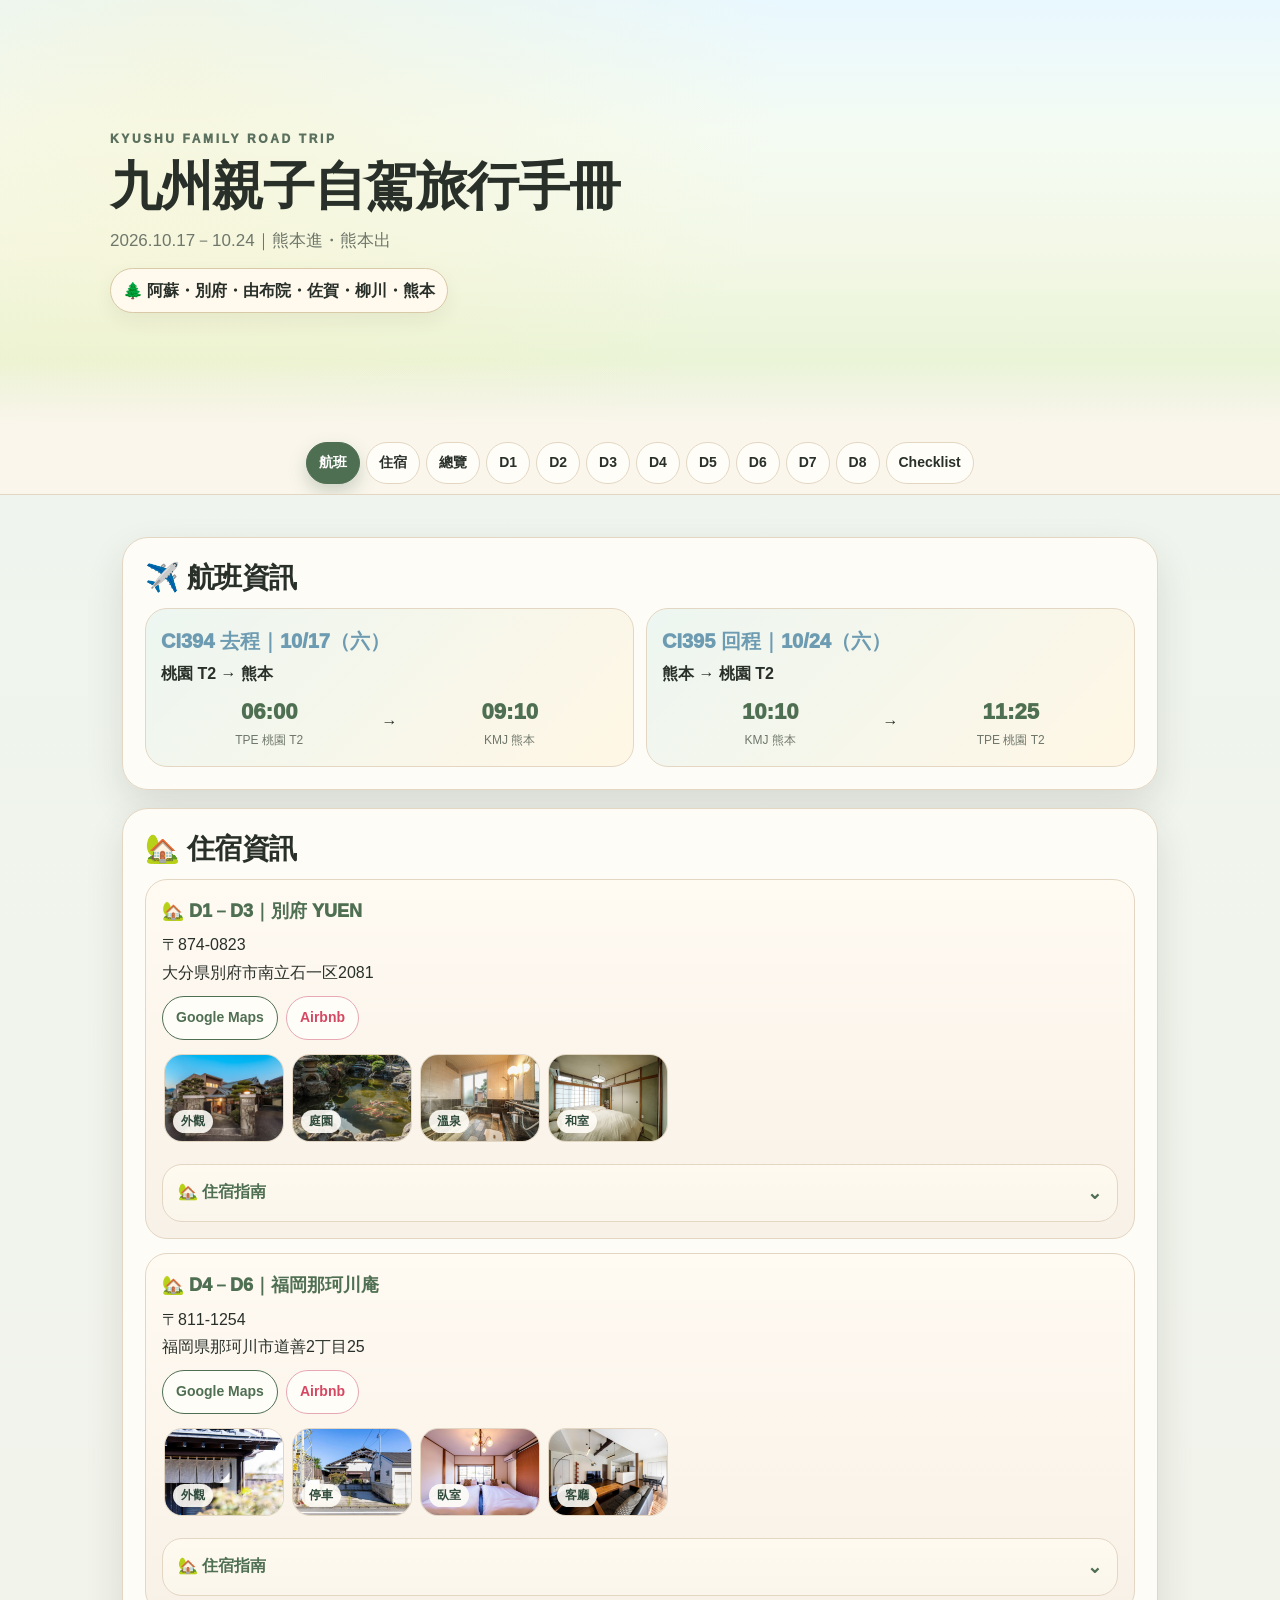
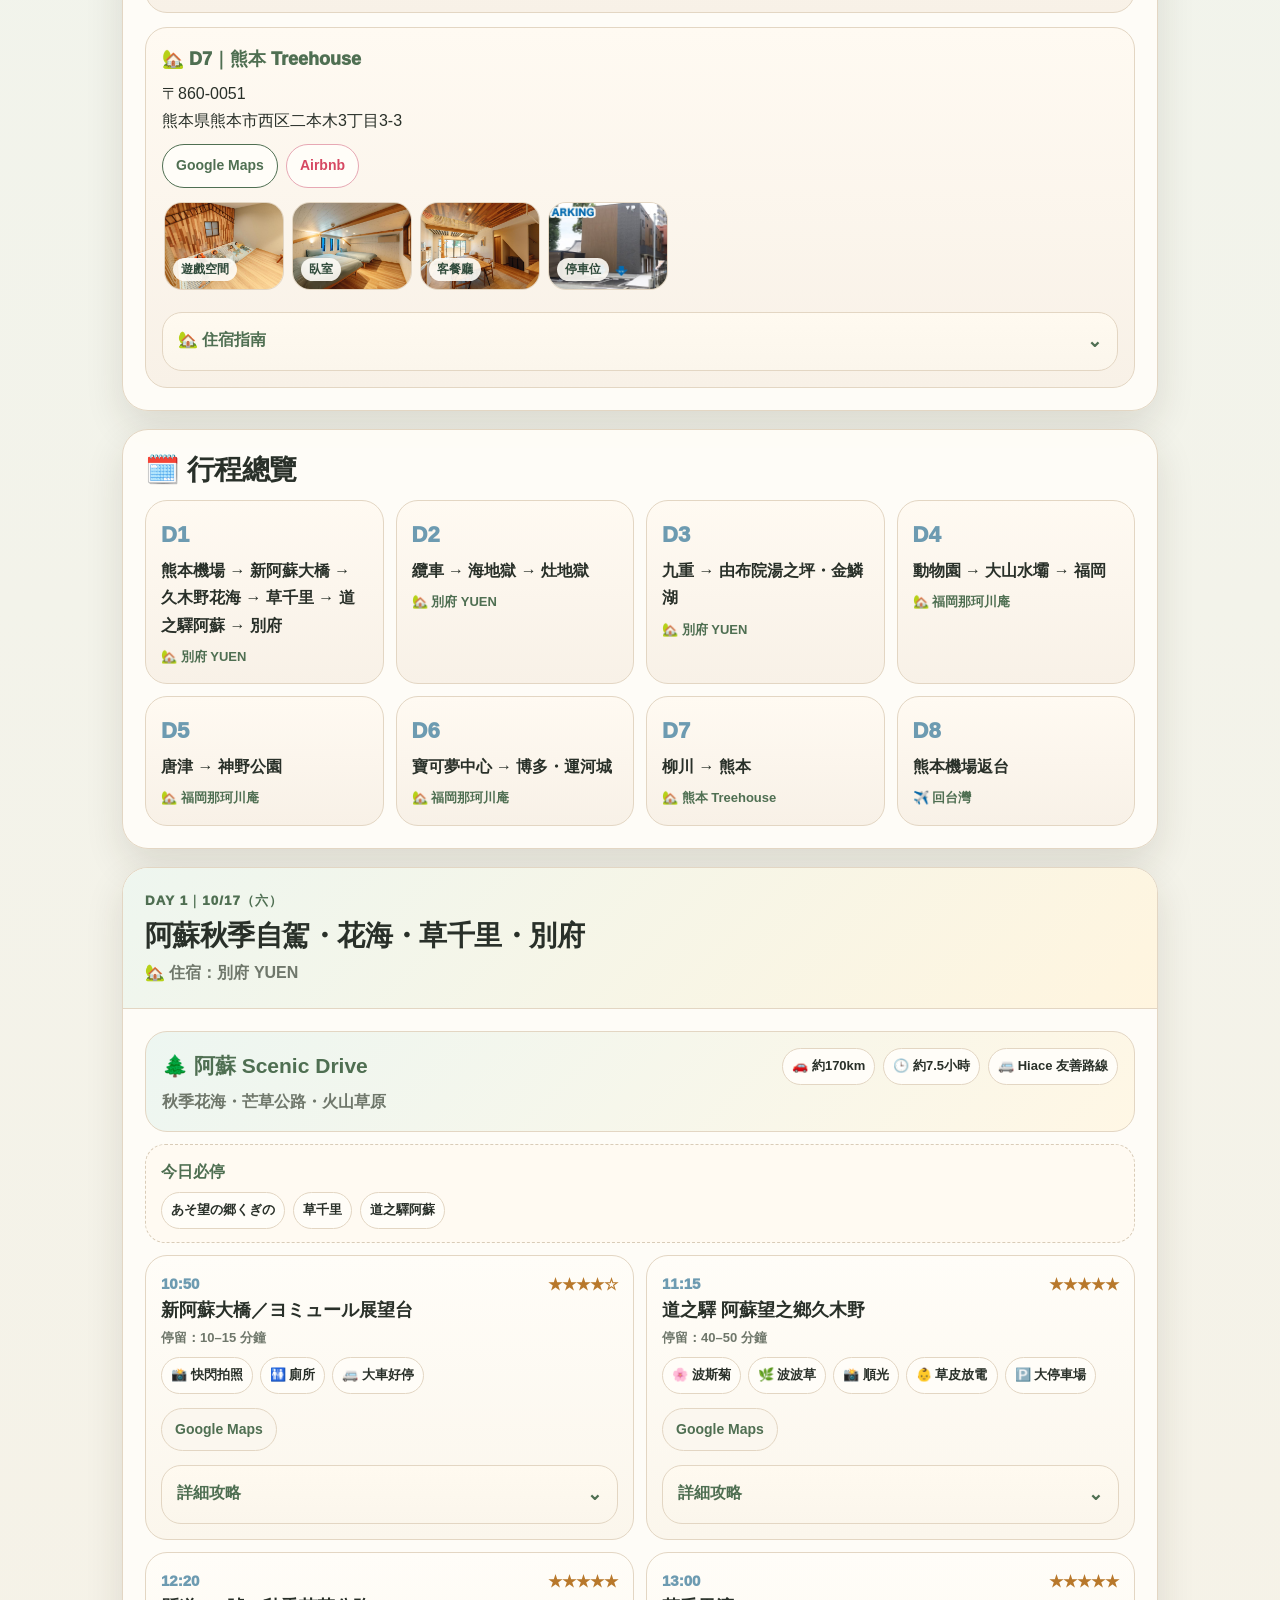
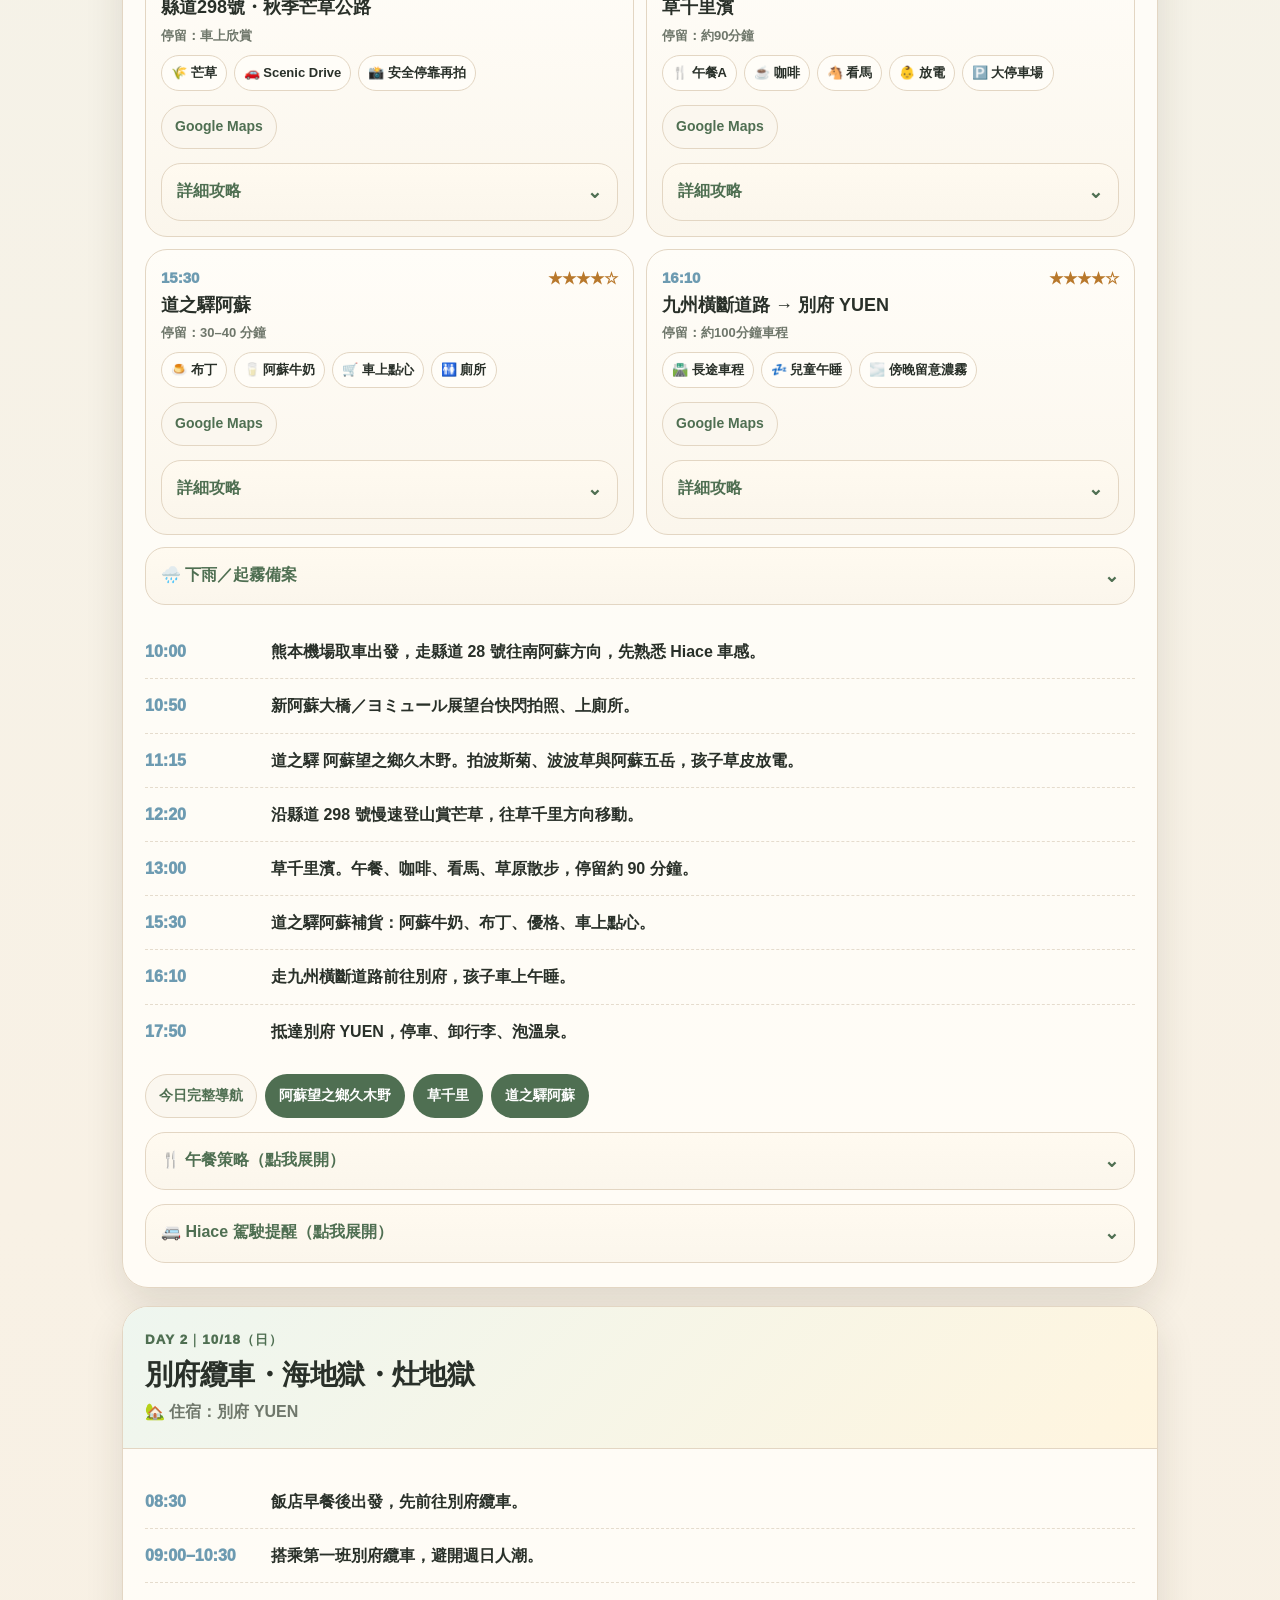
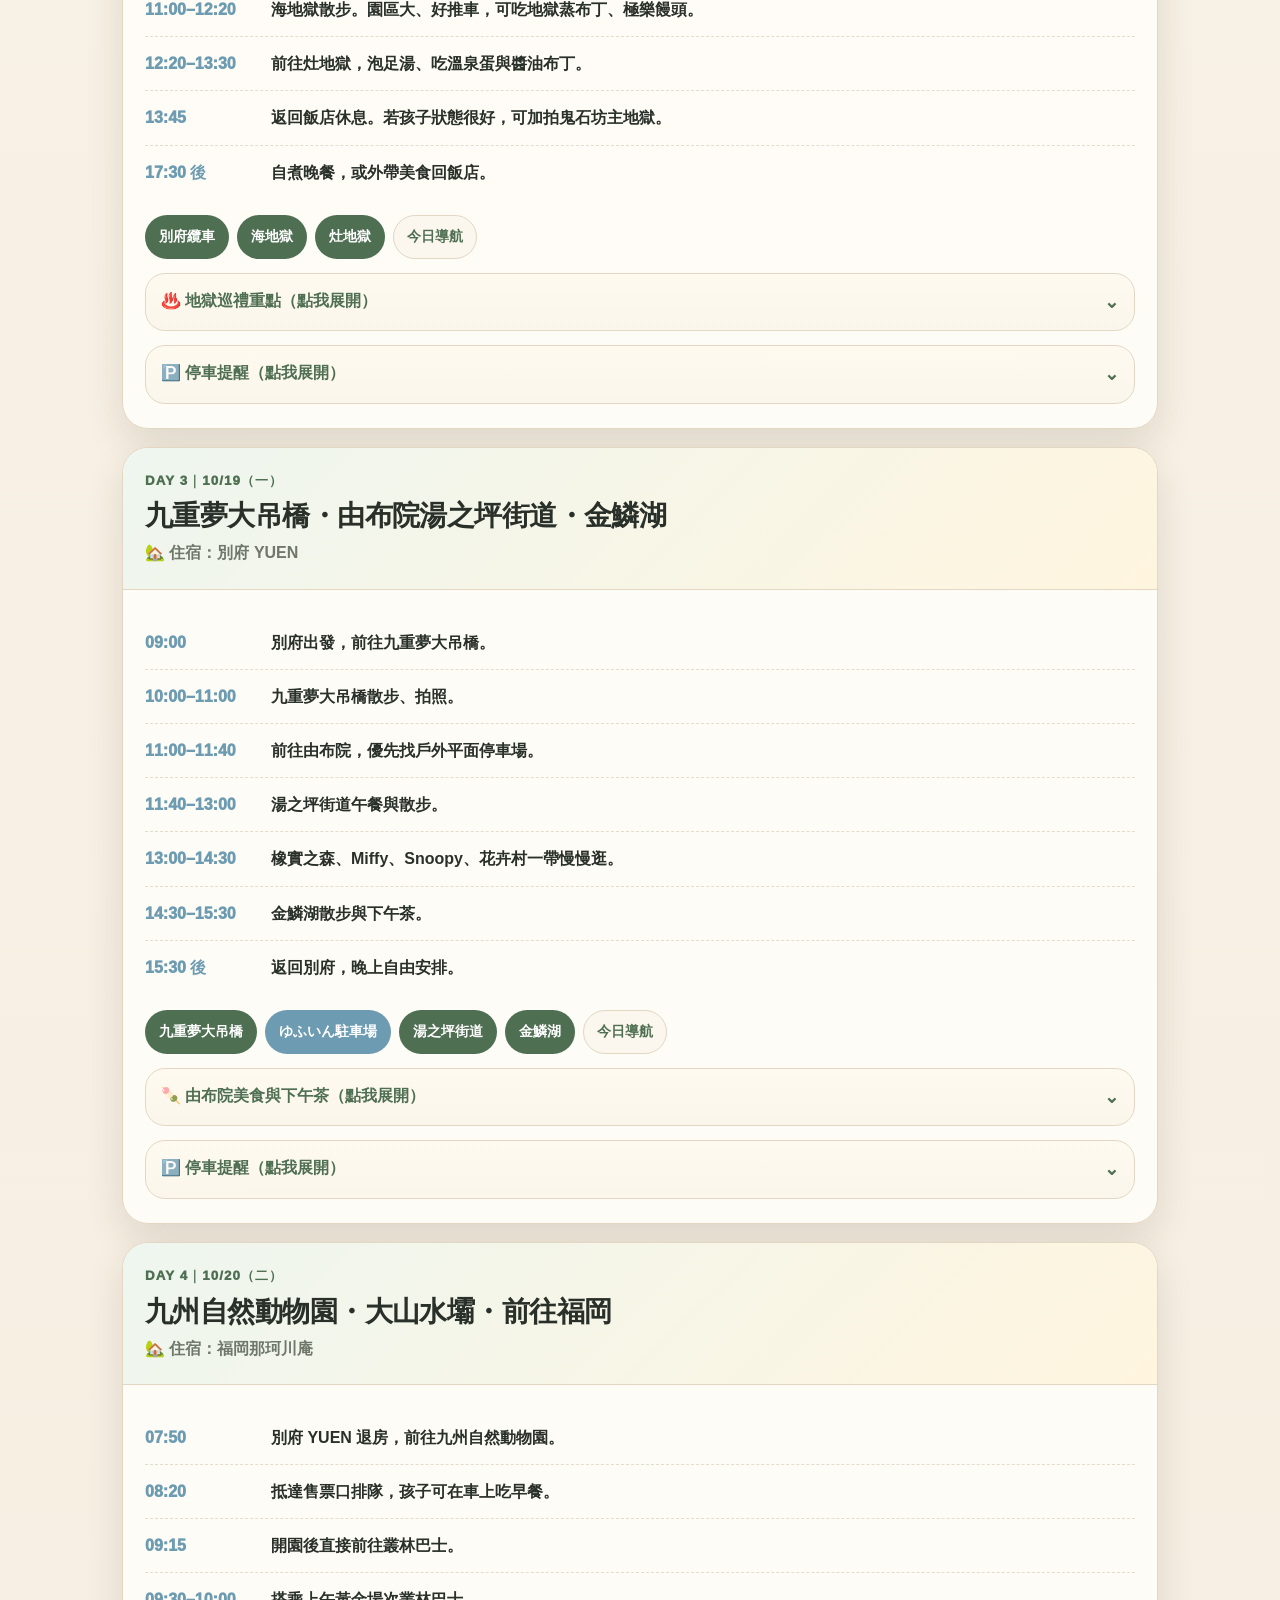
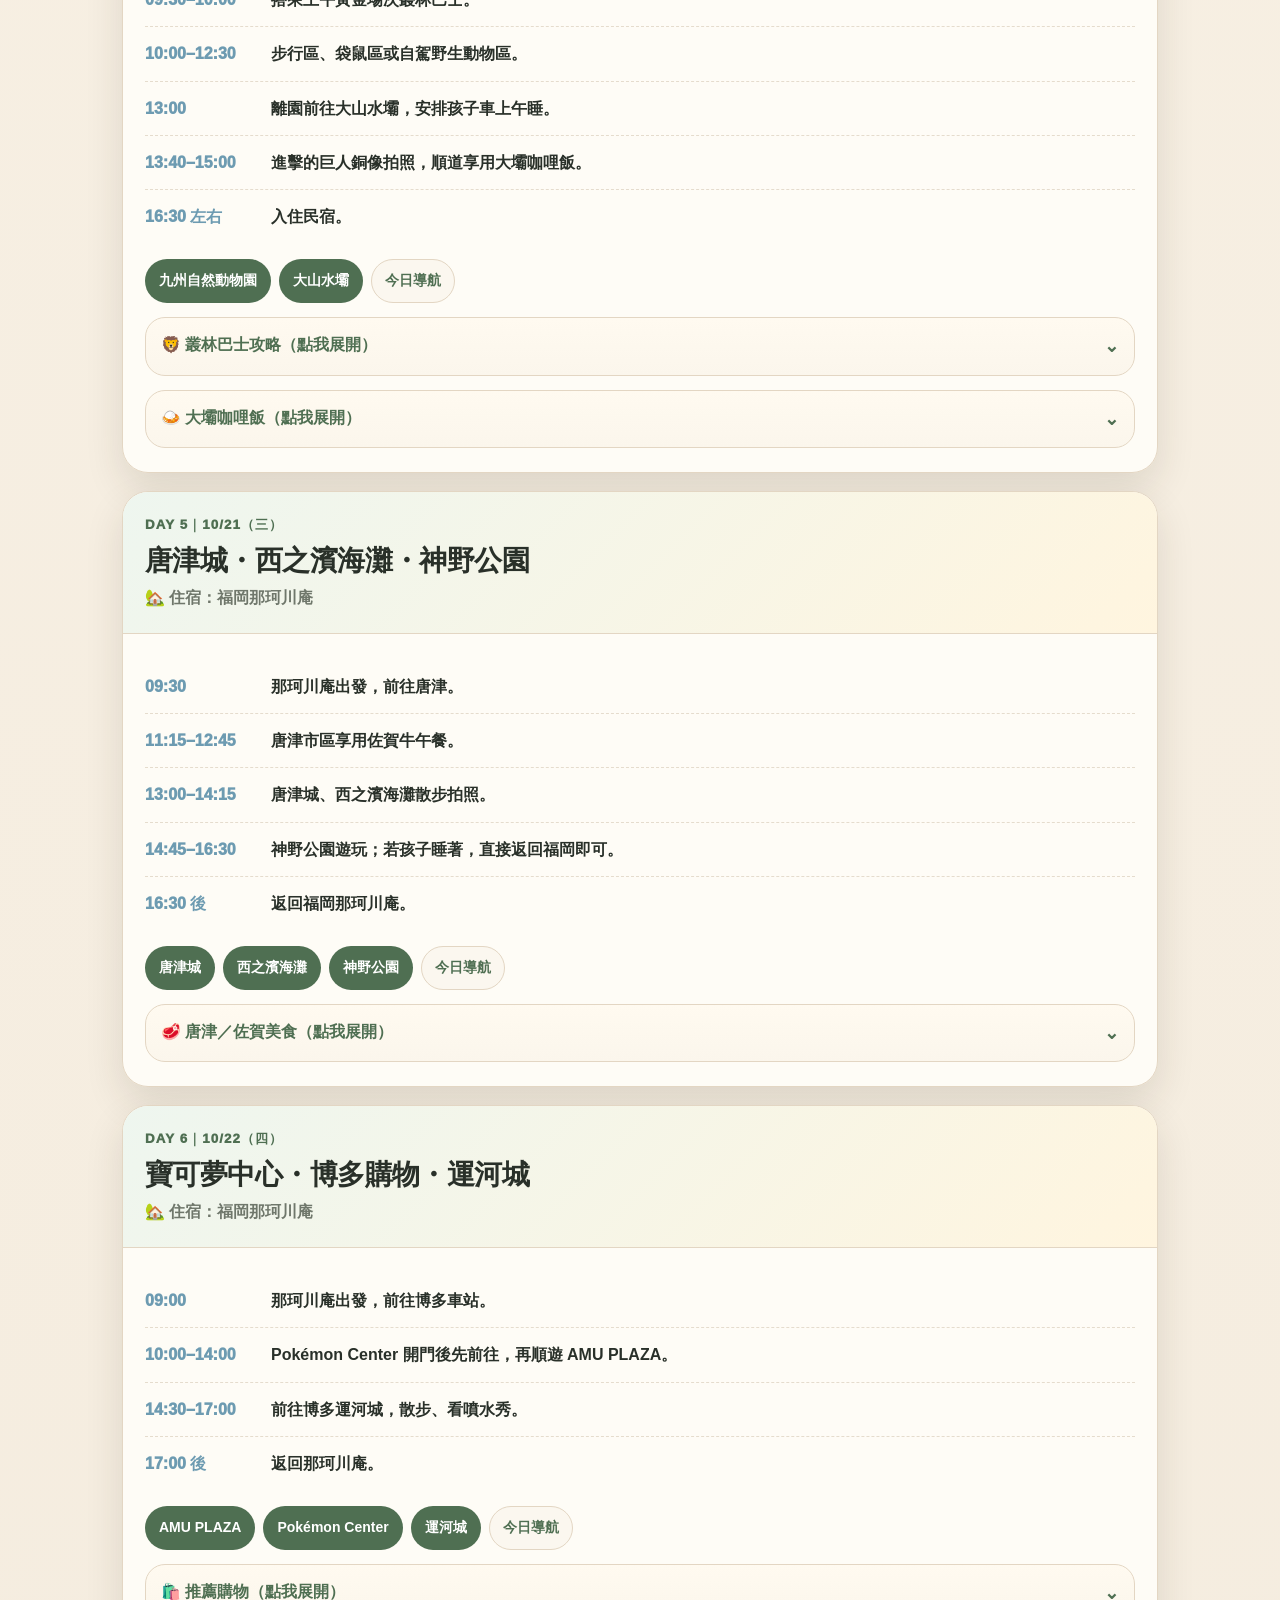
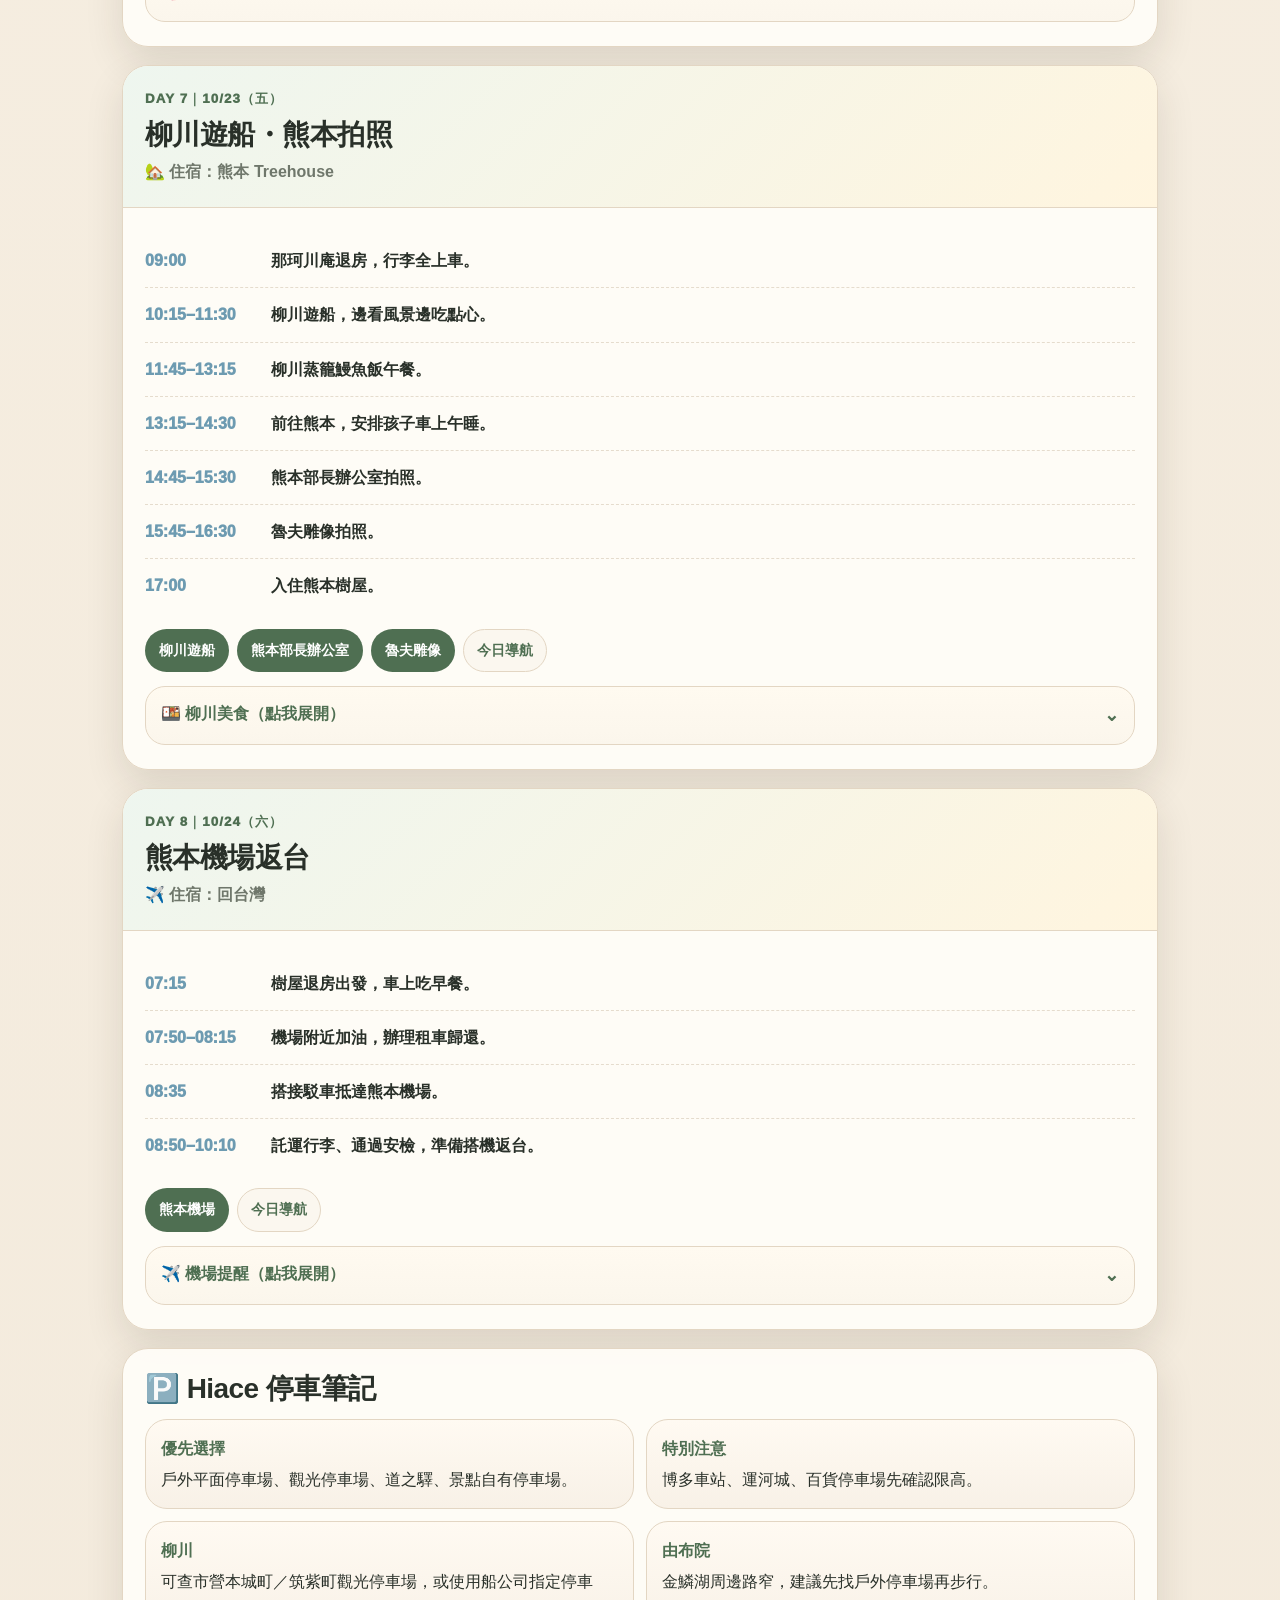
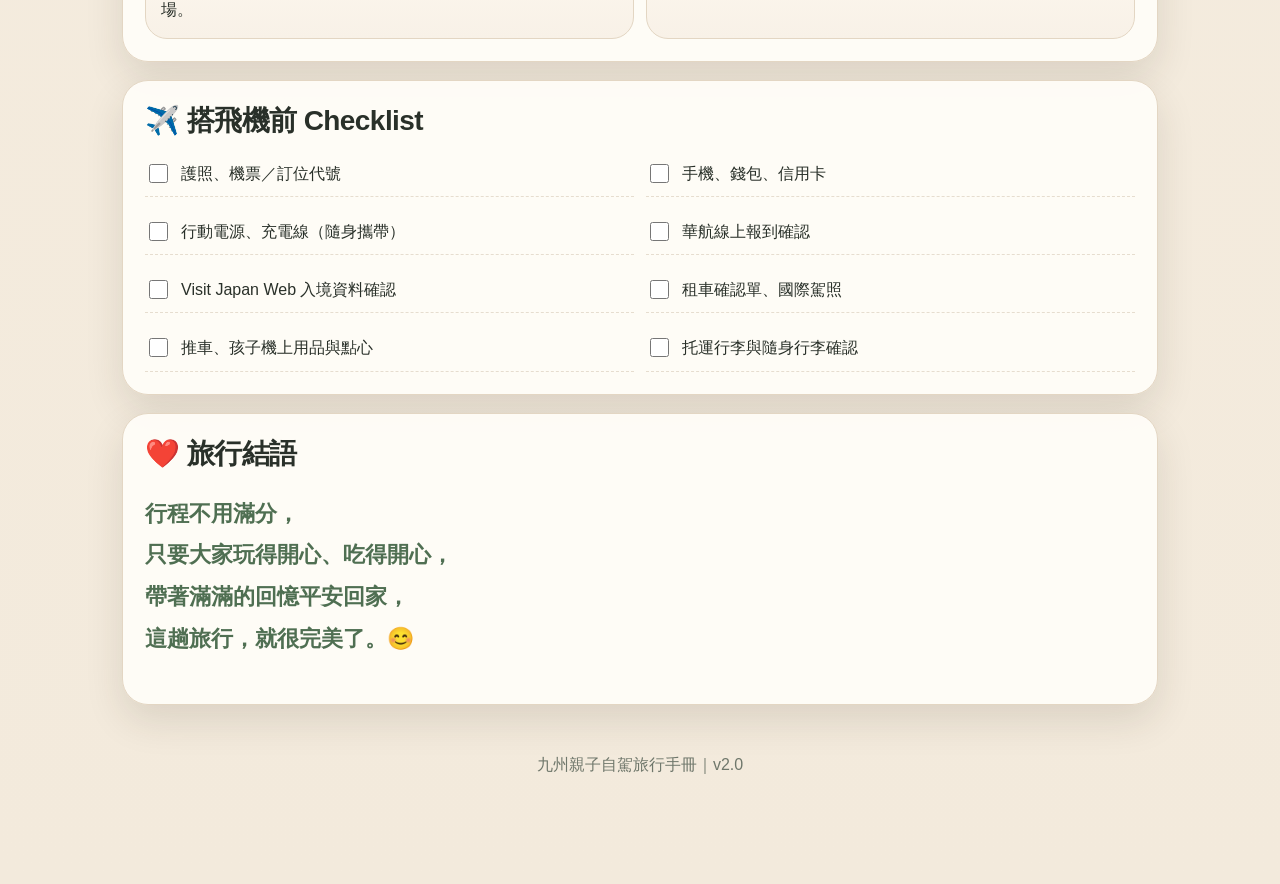
==== prototype/index.html @ 05dcba9c "Add files via upload" ====
<!DOCTYPE html>
<html lang="zh-Hant">
<head>
  <meta charset="UTF-8" />
  <meta name="viewport" content="width=device-width, initial-scale=1.0" />
  <title>九州親子自駕旅行手冊 v2.0</title>
  <link rel="stylesheet" href="css/style.css" />
</head>
<body>
<header class="hero">
  <div class="hero-inner">
    <div class="kicker">KYUSHU FAMILY ROAD TRIP</div>
    <h1>九州親子自駕旅行手冊</h1>
    <p>2026.10.17－10.24｜熊本進・熊本出</p>
    <span class="route-pill">🌲 阿蘇・別府・由布院・佐賀・柳川・熊本</span>
  </div>
</header>

<nav class="nav" id="nav">
  <a href="#topinfo">航班</a>
  <a href="#stay">住宿</a>
  <a href="#overview">總覽</a>
  <a href="#day1">D1</a>
  <a href="#day2">D2</a>
  <a href="#day3">D3</a>
  <a href="#day4">D4</a>
  <a href="#day5">D5</a>
  <a href="#day6">D6</a>
  <a href="#day7">D7</a>
  <a href="#day8">D8</a>
  <a href="#checklist">Checklist</a>
</nav>

<main>
  <section id="topinfo" class="card">
    <h2>✈️ 航班資訊</h2>
    <div id="flight-grid" class="grid two"></div>
  </section>

  <section id="stay" class="card">
    <h2>🏡 住宿資訊</h2>
    <div id="stay-grid" class="hotel-grid"></div>
  </section>

  <section id="overview" class="card">
    <h2>🗓️ 行程總覽</h2>
    <div id="overview-grid" class="grid four"></div>
  </section>

  <section id="days-container"></section>

  <section class="card">
    <h2>🅿️ Hiace 停車筆記</h2>
    <div class="grid two">
      <div class="mini"><b>優先選擇</b>戶外平面停車場、觀光停車場、道之驛、景點自有停車場。</div>
      <div class="mini"><b>特別注意</b>博多車站、運河城、百貨停車場先確認限高。</div>
      <div class="mini"><b>柳川</b>可查市營本城町／筑紫町觀光停車場，或使用船公司指定停車場。</div>
      <div class="mini"><b>由布院</b>金鱗湖周邊路窄，建議先找戶外停車場再步行。</div>
    </div>
  </section>

  <section id="checklist" class="card">
    <h2>✈️ 搭飛機前 Checklist</h2>
    <div class="grid two checklist">
      <label><input type="checkbox"> 護照、機票／訂位代號</label>
      <label><input type="checkbox"> 手機、錢包、信用卡</label>
      <label><input type="checkbox"> 行動電源、充電線（隨身攜帶）</label>
      <label><input type="checkbox"> 華航線上報到確認</label>
      <label><input type="checkbox"> Visit Japan Web 入境資料確認</label>
      <label><input type="checkbox"> 租車確認單、國際駕照</label>
      <label><input type="checkbox"> 推車、孩子機上用品與點心</label>
      <label><input type="checkbox"> 托運行李與隨身行李確認</label>
    </div>
  </section>

  <section class="card">
    <h2>❤️ 旅行結語</h2>
    <p class="quote">行程不用滿分，<br>只要大家玩得開心、吃得開心，<br>帶著滿滿的回憶平安回家，<br>這趟旅行，就很完美了。😊</p>
  </section>

  <footer>九州親子自駕旅行手冊｜v2.0</footer>
</main>

<div id="lightbox" class="lightbox" aria-hidden="true">
  <button class="lightbox-close" type="button" aria-label="關閉照片">×</button>
  <div class="lightbox-card">
    <div class="lightbox-img" id="lightbox-img"></div>
    <div class="lightbox-caption" id="lightbox-caption"></div>
  </div>
</div>

<script>
window.TRIP_DATA = {
  "flights": [
    {
      "code": "CI394 去程｜10/17（六）",
      "route": "桃園 T2 → 熊本",
      "from": "TPE 桃園 T2",
      "to": "KMJ 熊本",
      "depart": "06:00",
      "arrive": "09:10"
    },
    {
      "code": "CI395 回程｜10/24（六）",
      "route": "熊本 → 桃園 T2",
      "from": "KMJ 熊本",
      "to": "TPE 桃園 T2",
      "depart": "10:10",
      "arrive": "11:25"
    }
  ],
  "stays": [
    {
      "id": "beppu-yuen",
      "title": "D1－D3｜別府 YUEN",
      "name": "別府 YUEN",
      "addr": "〒874-0823<br>大分県別府市南立石一区2081",
      "map": "https://www.google.com/maps/search/?api=1&query=%E5%A4%A7%E5%88%86%E7%9C%8C%E5%88%A5%E5%BA%9C%E5%B8%82%E5%8D%97%E7%AB%8B%E7%9F%B3%E4%B8%80%E5%8C%BA2081",
      "airbnb": "https://www.airbnb.com.tw/rooms/1651464420048159784?unique_share_id=0bdebd7c-dfc1-42f9-8e6a-45322aa516e2&viralityEntryPoint=1&s=76",
      "photos": [
        {
          "label": "外觀",
          "hint": "",
          "src": "images/beppu/01-外觀.jpg"
        },
        {
          "label": "庭園",
          "hint": "",
          "src": "images/beppu/02-庭園.jpg"
        },
        {
          "label": "溫泉",
          "hint": "",
          "src": "images/beppu/03-溫泉.jpg"
        },
        {
          "label": "和室",
          "hint": "",
          "src": "images/beppu/04-和室.jpg"
        }
      ],
      "guide": {
        "checkin": "2026/10/17 16:00",
        "checkout": "2026/10/20 10:00",
        "platform": "官網（AirHost）",
        "order": "不顯示",
        "lock": "門鎖密碼：0・1・3・A。按下後將圓形旋鈕向左轉開門。",
        "parking": "住宿附停車位；可參考房東提供的停車／抵達影片。",
        "nearby": [
          [
            "🛒 超市",
            "マルショク やまなみ店",
            "https://www.google.com/maps/search/?api=1&query=%E3%83%9E%E3%83%AB%E3%82%B7%E3%83%A7%E3%82%AF%20%E3%82%84%E3%81%BE%E3%81%AA%E3%81%BF%E5%BA%97"
          ],
          [
            "🏪 便利商店",
            "FamilyMart 別府鉄輪店",
            "https://www.google.com/maps/search/?api=1&query=FamilyMart%20%E5%88%A5%E5%BA%9C%20%E9%89%84%E8%BC%AA"
          ],
          [
            "🍜 晚餐",
            "東洋軒",
            "https://www.google.com/maps/search/?api=1&query=%E6%9D%B1%E6%B4%8B%E8%BB%92%20%E5%88%A5%E5%BA%9C"
          ],
          [
            "⛽ 加油站",
            "ENEOS 別府石垣 SS",
            "https://www.google.com/maps/search/?api=1&query=ENEOS%20%E5%88%A5%E5%BA%9C%E7%9F%B3%E5%9E%A3%20SS"
          ]
        ],
        "features": [
          "♨️ 天然溫泉",
          "🏡 日式庭園",
          "🔑 自助入住",
          "🚐 停車",
          "👨‍👩‍👧‍👦 4大4小"
        ]
      }
    },
    {
      "id": "nakagawa",
      "title": "D4－D6｜福岡那珂川庵",
      "name": "福岡那珂川庵",
      "addr": "〒811-1254<br>福岡県那珂川市道善2丁目25",
      "map": "https://www.google.com/maps/search/?api=1&query=%E7%A6%8F%E5%B2%A1%E7%9C%8C%E9%82%A3%E7%8F%82%E5%B7%9D%E5%B8%82%E9%81%93%E5%96%842%E4%B8%81%E7%9B%AE25",
      "airbnb": "https://www.airbnb.com.tw/rooms/1520732648327833842",
      "photos": [
        {
          "label": "外觀",
          "hint": "",
          "src": "images/nakagawa/01-外觀.jpg"
        },
        {
          "label": "停車",
          "hint": "",
          "src": "images/nakagawa/02-停車.jpg"
        },
        {
          "label": "臥室",
          "hint": "",
          "src": "images/nakagawa/03-臥室.jpg"
        },
        {
          "label": "客廳",
          "hint": "",
          "src": "images/nakagawa/04-客廳.jpg"
        }
      ],
      "guide": {
        "checkin": "2026/10/20 16:00",
        "checkout": "2026/10/23 10:00",
        "platform": "Airbnb",
        "order": "不顯示",
        "lock": "無接觸自助入住。入住前先完成線上登記；入住當日約 12:00 發送門鎖密碼，若 12:20 尚未收到請聯絡房東。",
        "parking": "免費停車；可使用住宿前方車位。",
        "nearby": [
          [
            "🛒 超市",
            "サニー那珂川店",
            "https://www.google.com/maps/search/?api=1&query=%E3%82%B5%E3%83%8B%E3%83%BC%E9%82%A3%E7%8F%82%E5%B7%9D%E5%BA%97"
          ],
          [
            "🏪 便利商店",
            "セブン-イレブン 那珂川道善店",
            "https://www.google.com/maps/search/?api=1&query=%E3%82%BB%E3%83%96%E3%83%B3-%E3%82%A4%E3%83%AC%E3%83%96%E3%83%B3%20%E9%82%A3%E7%8F%82%E5%B7%9D%E9%81%93%E5%96%84%E5%BA%97"
          ],
          [
            "🍜 晚餐",
            "那珂川清滝",
            "https://www.google.com/maps/search/?api=1&query=%E9%82%A3%E7%8F%82%E5%B7%9D%E6%B8%85%E6%BB%9D"
          ],
          [
            "⛽ 加油站",
            "ENEOS 那珂川 SS",
            "https://www.google.com/maps/search/?api=1&query=ENEOS%20%E9%82%A3%E7%8F%82%E5%B7%9D%20SS"
          ],
          [
            "📝 入住登記",
            "OneStay 事前登記",
            "https://www.onestayapp.com/s/amWHPp1"
          ]
        ],
        "features": [
          "🏡 日式獨棟住宅",
          "🔑 自助入住",
          "🚐 免費停車",
          "🧳 12:00 起可先寄放行李",
          "👨‍👩‍👧‍👦 4大4小"
        ]
      }
    },
    {
      "id": "kumamoto-treehouse",
      "title": "D7｜熊本 Treehouse",
      "name": "熊本 Treehouse",
      "addr": "〒860-0051<br>熊本県熊本市西区二本木3丁目3-3",
      "map": "https://www.google.com/maps/search/?api=1&query=%E7%86%8A%E6%9C%AC%E7%9C%8C%E7%86%8A%E6%9C%AC%E5%B8%82%E8%A5%BF%E5%8C%BA%E4%BA%8C%E6%9C%AC%E6%9C%A83%E4%B8%81%E7%9B%AE3-3",
      "airbnb": "https://www.airbnb.com.tw/rooms/1458327345344193213?unique_share_id=e56fe9f6-3086-4721-8ebb-55120cf7e051&viralityEntryPoint=1&s=76",
      "photos": [
        {
          "label": "遊戲空間",
          "hint": "",
          "src": "images/kumamoto/01-遊戲空間.jpg"
        },
        {
          "label": "臥室",
          "hint": "",
          "src": "images/kumamoto/02-臥室.jpg"
        },
        {
          "label": "客餐廳",
          "hint": "",
          "src": "images/kumamoto/03-客餐廳.jpg"
        },
        {
          "label": "停車位",
          "hint": "",
          "src": "images/kumamoto/04-停車位.jpg"
        }
      ],
      "guide": {
        "checkin": "15:00",
        "checkout": "11:00",
        "platform": "Agoda",
        "order": "不顯示",
        "lock": "自助入住／智慧鎖，門鎖密碼入住前由房東提供",
        "parking": "免費停車（1 個車位）",
        "nearby": [
          [
            "🛒 超市",
            "ゆめマート熊本",
            "https://www.google.com/maps/search/?api=1&query=%E3%82%86%E3%82%81%E3%83%9E%E3%83%BC%E3%83%88%E7%86%8A%E6%9C%AC"
          ],
          [
            "🏪 便利商店",
            "FamilyMart 熊本二本木店",
            "https://www.google.com/maps/search/?api=1&query=FamilyMart%20%E7%86%8A%E6%9C%AC%E4%BA%8C%E6%9C%AC%E6%9C%A8%E5%BA%97"
          ],
          [
            "🍜 晚餐",
            "勝烈亭 新市街本店",
            "https://www.google.com/maps/search/?api=1&query=%E5%8B%9D%E7%83%88%E4%BA%AD%20%E6%96%B0%E5%B8%82%E8%A1%97%E6%9C%AC%E5%BA%97"
          ],
          [
            "⛽ 加油站",
            "ENEOS 熊本二本木 SS",
            "https://www.google.com/maps/search/?api=1&query=ENEOS%20%E7%86%8A%E6%9C%AC%E4%BA%8C%E6%9C%AC%E6%9C%A8%20SS"
          ]
        ],
        "features": [
          "🌳 木屋風格",
          "🧒 兒童遊戲空間",
          "🔑 自助入住",
          "🔐 智慧鎖",
          "🚐 免費停車"
        ]
      }
    }
  ],
  "days": [
    {
      "id": "day1",
      "day": "DAY 1｜10/17（六）",
      "title": "阿蘇秋季自駕・花海・草千里・別府",
      "stay": "別府 YUEN",
      "route": "熊本機場 → 新阿蘇大橋 → 久木野花海 → 草千里 → 道之驛阿蘇 → 別府",
      "timeline": [
        [
          "10:00",
          "熊本機場取車出發，走縣道 28 號往南阿蘇方向，先熟悉 Hiace 車感。"
        ],
        [
          "10:50",
          "新阿蘇大橋／ヨミュール展望台快閃拍照、上廁所。"
        ],
        [
          "11:15",
          "道之驛 阿蘇望之鄉久木野。拍波斯菊、波波草與阿蘇五岳，孩子草皮放電。"
        ],
        [
          "12:20",
          "沿縣道 298 號慢速登山賞芒草，往草千里方向移動。"
        ],
        [
          "13:00",
          "草千里濱。午餐、咖啡、看馬、草原散步，停留約 90 分鐘。"
        ],
        [
          "15:30",
          "道之驛阿蘇補貨：阿蘇牛奶、布丁、優格、車上點心。"
        ],
        [
          "16:10",
          "走九州橫斷道路前往別府，孩子車上午睡。"
        ],
        [
          "17:50",
          "抵達別府 YUEN，停車、卸行李、泡溫泉。"
        ]
      ],
      "buttons": [
        [
          "今日完整導航",
          "https://www.google.com/maps/dir/?api=1&origin=%E7%86%8A%E6%9C%AC%E6%A9%9F%E5%A0%B4&destination=%E5%A4%A7%E5%88%86%E7%9C%8C%E5%88%A5%E5%BA%9C%E5%B8%82%E5%8D%97%E7%AB%8B%E7%9F%B3%E4%B8%80%E5%8C%BA2081&waypoints=%E6%96%B0%E9%98%BF%E8%98%87%E5%A4%A7%E6%A9%8B%20%E5%B1%95%E6%9C%9B%E6%89%80%20%E3%83%A8%E3%83%9F%E3%83%A5%E3%83%BC%E3%83%AB%7C%E9%81%93%E3%81%AE%E9%A7%85%20%E3%81%82%E3%81%9D%E6%9C%9B%E3%81%AE%E9%83%B7%E3%81%8F%E3%81%8E%E3%81%AE%7C%E8%8D%89%E5%8D%83%E9%87%8C%7C%E9%81%93%E3%81%AE%E9%A7%85%20%E9%98%BF%E8%98%87",
          "light"
        ],
        [
          "阿蘇望之鄉久木野",
          "https://www.google.com/maps/search/?api=1&query=%E9%81%93%E3%81%AE%E9%A7%85%20%E3%81%82%E3%81%9D%E6%9C%9B%E3%81%AE%E9%83%B7%E3%81%8F%E3%81%8E%E3%81%AE",
          "primary"
        ],
        [
          "草千里",
          "https://www.google.com/maps/search/?api=1&query=%E8%8D%89%E5%8D%83%E9%87%8C",
          "primary"
        ],
        [
          "道之驛阿蘇",
          "https://www.google.com/maps/search/?api=1&query=%E9%81%93%E3%81%AE%E9%A7%85%20%E9%98%BF%E8%98%87",
          "primary"
        ]
      ],
      "tips": [
        [
          "🍴 午餐策略",
          [
            "主計畫：草千里 Green Park 休息站用餐，最適合 4 大 4 小。",
            "備案：週末餐車或道之驛阿蘇補貨。",
            "Yamakaze 漢堡可外帶，但不建議作為主計畫。"
          ]
        ],
        [
          "🚐 Hiace 駕駛提醒",
          [
            "主要走縣道 28、縣道 298、九州橫斷道路，皆為觀光主要路線。",
            "大型車停靠拍照請只選展望台、道之驛或安全停車空間。",
            "傍晚往別府若遇霧氣，放慢速度並開啟車燈。"
          ]
        ]
      ],
      "driveGuide": {
        "summary": {
          "distance": "約170km",
          "duration": "約7.5小時",
          "theme": "秋季花海・芒草公路・火山草原",
          "driver": "Hiace 友善路線",
          "priority": [
            "あそ望の郷くぎの",
            "草千里",
            "道之驛阿蘇"
          ]
        },
        "stops": [
          [
            "10:50",
            "新阿蘇大橋／ヨミュール展望台",
            "10–15 分鐘",
            "★★★★☆",
            [
              "📸 快閃拍照",
              "🚻 廁所",
              "🚐 大車好停"
            ],
            "https://www.google.com/maps/search/?api=1&query=%E6%96%B0%E9%98%BF%E8%98%87%E5%A4%A7%E6%A9%8B%20%E5%B1%95%E6%9C%9B%E6%89%80%20%E3%83%A8%E3%83%9F%E3%83%A5%E3%83%BC%E3%83%AB",
            [
              "走縣道 28 號，路寬、視野開闊。",
              "只做快閃拍照與廁所休息，不拉長停留。",
              "若小孩剛下飛機狀態不穩，這站可以略過。"
            ]
          ],
          [
            "11:15",
            "道之驛 阿蘇望之鄉久木野",
            "40–50 分鐘",
            "★★★★★",
            [
              "🌸 波斯菊",
              "🌿 波波草",
              "📸 順光",
              "👶 草皮放電",
              "🅿️ 大停車場"
            ],
            "https://www.google.com/maps/search/?api=1&query=%E9%81%93%E3%81%AE%E9%A7%85%20%E3%81%82%E3%81%9D%E6%9C%9B%E3%81%AE%E9%83%B7%E3%81%8F%E3%81%8E%E3%81%AE",
            [
              "10月中旬是波斯菊與波波草很值得期待的季節。",
              "11點前後光線適合拍阿蘇五岳背景與花海合照。",
              "停車場大、廁所方便，很適合 4 大 4 小。"
            ]
          ],
          [
            "12:20",
            "縣道298號・秋季芒草公路",
            "車上欣賞",
            "★★★★★",
            [
              "🌾 芒草",
              "🚗 Scenic Drive",
              "📸 安全停靠再拍"
            ],
            "https://www.google.com/maps/search/?api=1&query=%E8%8D%89%E5%8D%83%E9%87%8C",
            [
              "從南阿蘇往草千里上山，沿路可看秋季金色芒草。",
              "只在安全避車彎或展望空地停靠。",
              "若山上起霧，降低車速並開啟車燈。"
            ]
          ],
          [
            "13:00",
            "草千里濱",
            "約90分鐘",
            "★★★★★",
            [
              "🍴 午餐A",
              "☕ 咖啡",
              "🐴 看馬",
              "👶 放電",
              "🅿️ 大停車場"
            ],
            "https://www.google.com/maps/search/?api=1&query=%E8%8D%89%E5%8D%83%E9%87%8C",
            [
              "午餐 Plan A：草千里 Green Park 休息站，出餐快、座位相對多。",
              "午餐 Plan B：週末若有餐車，可買赤牛串、炒麵、唐揚等戶外吃。",
              "Yamakaze 漢堡可當備案，不建議作為主計畫，因 8 人份現做等待風險較高。"
            ]
          ],
          [
            "15:30",
            "道之驛阿蘇",
            "30–40 分鐘",
            "★★★★☆",
            [
              "🍮 布丁",
              "🥛 阿蘇牛奶",
              "🛒 車上點心",
              "🚻 廁所"
            ],
            "https://www.google.com/maps/search/?api=1&query=%E9%81%93%E3%81%AE%E9%A7%85%20%E9%98%BF%E8%98%87",
            [
              "買阿蘇牛奶、優格、布丁、地方水果與車上點心。",
              "如果草千里午餐吃得不夠，這裡可補買便當、飯糰或甜點。",
              "補貨後直接上車，孩子容易進入長途午睡。"
            ]
          ],
          [
            "16:10",
            "九州橫斷道路 → 別府 YUEN",
            "約100分鐘車程",
            "★★★★☆",
            [
              "🛣️ 長途車程",
              "💤 兒童午睡",
              "🌫️ 傍晚留意濃霧"
            ],
            "https://www.google.com/maps/search/?api=1&query=%E5%A4%A7%E5%88%86%E7%9C%8C%E5%88%A5%E5%BA%9C%E5%B8%82%E5%8D%97%E7%AB%8B%E7%9F%B3%E4%B8%80%E5%8C%BA2081",
            [
              "下午 4 點後適合讓孩子在車上休息，直接前往別府。",
              "九重、大分山區傍晚可能有霧，請放慢速度。",
              "抵達後先停車卸行李，不再安排採買煮晚餐。"
            ]
          ]
        ],
        "rainPlan": [
          "若草千里起霧或下雨，縮短草原散步時間。",
          "改以 Aso Milk Factory 或道之驛阿蘇作為室內補給與用餐點。",
          "提早前往別府 YUEN，保留泡溫泉與休息時間。"
        ]
      }
    },
    {
      "id": "day2",
      "day": "DAY 2｜10/18（日）",
      "title": "別府纜車・海地獄・灶地獄",
      "stay": "別府 YUEN",
      "route": "纜車 → 海地獄 → 灶地獄",
      "timeline": [
        [
          "08:30",
          "飯店早餐後出發，先前往別府纜車。"
        ],
        [
          "09:00–10:30",
          "搭乘第一班別府纜車，避開週日人潮。"
        ],
        [
          "11:00–12:20",
          "海地獄散步。園區大、好推車，可吃地獄蒸布丁、極樂饅頭。"
        ],
        [
          "12:20–13:30",
          "前往灶地獄，泡足湯、吃溫泉蛋與醬油布丁。"
        ],
        [
          "13:45",
          "返回飯店休息。若孩子狀態很好，可加拍鬼石坊主地獄。"
        ],
        [
          "17:30 後",
          "自煮晚餐，或外帶美食回飯店。"
        ]
      ],
      "buttons": [
        [
          "別府纜車",
          "https://www.google.com/maps/search/?api=1&query=%E5%88%A5%E5%BA%9C%E3%83%AD%E3%83%BC%E3%83%97%E3%82%A6%E3%82%A7%E3%82%A4",
          "primary"
        ],
        [
          "海地獄",
          "https://www.google.com/maps/search/?api=1&query=%E6%B5%B7%E5%9C%B0%E7%8D%84",
          "primary"
        ],
        [
          "灶地獄",
          "https://www.google.com/maps/search/?api=1&query=%E3%81%8B%E3%81%BE%E3%81%A9%E5%9C%B0%E7%8D%84",
          "primary"
        ],
        [
          "今日導航",
          "https://www.google.com/maps/dir/?api=1&origin=%E5%A4%A7%E5%88%86%E7%9C%8C%E5%88%A5%E5%BA%9C%E5%B8%82%E9%89%84%E8%BC%AA%E4%B8%8A1%E7%B5%84&destination=%E5%A4%A7%E5%88%86%E7%9C%8C%E5%88%A5%E5%BA%9C%E5%B8%82%E9%89%84%E8%BC%AA%E4%B8%8A1%E7%B5%84&waypoints=%E5%88%A5%E5%BA%9C%E3%83%AD%E3%83%BC%E3%83%97%E3%82%A6%E3%82%A7%E3%82%A4%7C%E6%B5%B7%E5%9C%B0%E7%8D%84%7C%E3%81%8B%E3%81%BE%E3%81%A9%E5%9C%B0%E7%8D%84",
          "light"
        ]
      ],
      "tips": [
        [
          "♨️ 地獄巡禮重點",
          [
            "這天只排海地獄與灶地獄最剛好；不買七地獄聯票也可以。",
            "海地獄適合拍照、買伴手禮、吃地獄蒸布丁。",
            "灶地獄互動感最強，有足湯、溫泉蒸氣體驗、溫泉蛋與醬油布丁。"
          ]
        ],
        [
          "🅿️ 停車提醒",
          [
            "海地獄門口有大型免費停車場。",
            "若海地獄滿車，可改停鬼山地獄駐車場。"
          ]
        ]
      ]
    },
    {
      "id": "day3",
      "day": "DAY 3｜10/19（一）",
      "title": "九重夢大吊橋・由布院湯之坪街道・金鱗湖",
      "stay": "別府 YUEN",
      "route": "九重 → 由布院湯之坪・金鱗湖",
      "timeline": [
        [
          "09:00",
          "別府出發，前往九重夢大吊橋。"
        ],
        [
          "10:00–11:00",
          "九重夢大吊橋散步、拍照。"
        ],
        [
          "11:00–11:40",
          "前往由布院，優先找戶外平面停車場。"
        ],
        [
          "11:40–13:00",
          "湯之坪街道午餐與散步。"
        ],
        [
          "13:00–14:30",
          "橡實之森、Miffy、Snoopy、花卉村一帶慢慢逛。"
        ],
        [
          "14:30–15:30",
          "金鱗湖散步與下午茶。"
        ],
        [
          "15:30 後",
          "返回別府，晚上自由安排。"
        ]
      ],
      "buttons": [
        [
          "九重夢大吊橋",
          "https://www.google.com/maps/search/?api=1&query=%E4%B9%9D%E9%87%8D%E5%A4%A2%E5%A4%A7%E5%90%8A%E6%A9%8B",
          "primary"
        ],
        [
          "ゆふいん駐車場",
          "https://www.google.com/maps/search/?api=1&query=%E3%82%86%E3%81%B5%E3%81%84%E3%82%93%E9%A7%90%E8%BB%8A%E5%A0%B4",
          "secondary"
        ],
        [
          "湯之坪街道",
          "https://www.google.com/maps/search/?api=1&query=%E7%94%B1%E5%B8%83%E9%99%A2%20%E6%B9%AF%E3%81%AE%E5%9D%AA%E8%A1%97%E9%81%93",
          "primary"
        ],
        [
          "金鱗湖",
          "https://www.google.com/maps/search/?api=1&query=%E7%94%B1%E5%B8%83%E9%99%A2%20%E9%87%91%E9%B1%97%E6%B9%96",
          "primary"
        ],
        [
          "今日導航",
          "https://www.google.com/maps/dir/?api=1&origin=%E5%A4%A7%E5%88%86%E7%9C%8C%E5%88%A5%E5%BA%9C%E5%B8%82%E9%89%84%E8%BC%AA%E4%B8%8A1%E7%B5%84&destination=%E5%A4%A7%E5%88%86%E7%9C%8C%E5%88%A5%E5%BA%9C%E5%B8%82%E9%89%84%E8%BC%AA%E4%B8%8A1%E7%B5%84&waypoints=%E4%B9%9D%E9%87%8D%E5%A4%A2%E5%A4%A7%E5%90%8A%E6%A9%8B%7C%E3%82%86%E3%81%B5%E3%81%84%E3%82%93%E9%A7%90%E8%BB%8A%E5%A0%B4%7C%E7%94%B1%E5%B8%83%E9%99%A2%20%E9%87%91%E9%B1%97%E6%B9%96",
          "light"
        ]
      ],
      "tips": [
        [
          "🍡 由布院美食與下午茶",
          [
            "Milch：半熟起司蛋糕、布丁。",
            "金賞可樂餅：街頭小吃，適合孩子分食。",
            "B-speak：蛋糕捲很熱門，容易售完。",
            "鞠智 cucuchi：地雞蕎麥麵可當午餐。"
          ]
        ],
        [
          "🅿️ 停車提醒",
          [
            "由布院停車場很多但價差大，請先設定 2–3 個備案。",
            "優先考慮「ゆふいん駐車場」。",
            "大海獅請避開立體停車場，優先戶外平面停車。"
          ]
        ]
      ]
    },
    {
      "id": "day4",
      "day": "DAY 4｜10/20（二）",
      "title": "九州自然動物園・大山水壩・前往福岡",
      "stay": "福岡那珂川庵",
      "route": "動物園 → 大山水壩 → 福岡",
      "timeline": [
        [
          "07:50",
          "別府 YUEN 退房，前往九州自然動物園。"
        ],
        [
          "08:20",
          "抵達售票口排隊，孩子可在車上吃早餐。"
        ],
        [
          "09:15",
          "開園後直接前往叢林巴士。"
        ],
        [
          "09:30–10:00",
          "搭乘上午黃金場次叢林巴士。"
        ],
        [
          "10:00–12:30",
          "步行區、袋鼠區或自駕野生動物區。"
        ],
        [
          "13:00",
          "離園前往大山水壩，安排孩子車上午睡。"
        ],
        [
          "13:40–15:00",
          "進擊的巨人銅像拍照，順道享用大壩咖哩飯。"
        ],
        [
          "16:30 左右",
          "入住民宿。"
        ]
      ],
      "buttons": [
        [
          "九州自然動物園",
          "https://www.google.com/maps/search/?api=1&query=%E4%B9%9D%E5%B7%9E%E8%87%AA%E7%84%B6%E5%8B%95%E7%89%A9%E5%9C%92%20%E3%82%A2%E3%83%95%E3%83%AA%E3%82%AB%E3%83%B3%E3%82%B5%E3%83%95%E3%82%A1%E3%83%AA",
          "primary"
        ],
        [
          "大山水壩",
          "https://www.google.com/maps/search/?api=1&query=%E5%A4%A7%E5%B1%B1%E3%83%80%E3%83%A0%20%E6%97%A5%E7%94%B0%20%E9%80%B2%E6%92%83%E3%81%AE%E5%B7%A8%E4%BA%BA",
          "primary"
        ],
        [
          "今日導航",
          "https://www.google.com/maps/dir/?api=1&origin=%E5%A4%A7%E5%88%86%E7%9C%8C%E5%88%A5%E5%BA%9C%E5%B8%82%E9%89%84%E8%BC%AA%E4%B8%8A1%E7%B5%84&destination=%E7%A6%8F%E5%B2%A1%E7%9C%8C%E9%82%A3%E7%8F%82%E5%B7%9D%E5%B8%82%E9%81%93%E5%96%842%E4%B8%81%E7%9B%AE25&waypoints=%E4%B9%9D%E5%B7%9E%E8%87%AA%E7%84%B6%E5%8B%95%E7%89%A9%E5%9C%92%20%E3%82%A2%E3%83%95%E3%83%AA%E3%82%AB%E3%83%B3%E3%82%B5%E3%83%95%E3%82%A1%E3%83%AA%7C%E5%A4%A7%E5%B1%B1%E3%83%80%E3%83%A0%20%E6%97%A5%E7%94%B0",
          "light"
        ]
      ],
      "tips": [
        [
          "🦁 叢林巴士攻略",
          [
            "建議 08:20 左右抵達售票口排隊。",
            "09:15 開園後直接前往叢林巴士。"
          ]
        ],
        [
          "🍛 大壩咖哩飯",
          [
            "大山水壩旁道之驛可安排大壩咖哩飯。"
          ]
        ]
      ]
    },
    {
      "id": "day5",
      "day": "DAY 5｜10/21（三）",
      "title": "唐津城・西之濱海灘・神野公園",
      "stay": "福岡那珂川庵",
      "route": "唐津 → 神野公園",
      "timeline": [
        [
          "09:30",
          "那珂川庵出發，前往唐津。"
        ],
        [
          "11:15–12:45",
          "唐津市區享用佐賀牛午餐。"
        ],
        [
          "13:00–14:15",
          "唐津城、西之濱海灘散步拍照。"
        ],
        [
          "14:45–16:30",
          "神野公園遊玩；若孩子睡著，直接返回福岡即可。"
        ],
        [
          "16:30 後",
          "返回福岡那珂川庵。"
        ]
      ],
      "buttons": [
        [
          "唐津城",
          "https://www.google.com/maps/search/?api=1&query=%E5%94%90%E6%B4%A5%E5%9F%8E",
          "primary"
        ],
        [
          "西之濱海灘",
          "https://www.google.com/maps/search/?api=1&query=%E8%A5%BF%E3%81%AE%E6%B5%9C%20%E5%94%90%E6%B4%A5",
          "primary"
        ],
        [
          "神野公園",
          "https://www.google.com/maps/search/?api=1&query=%E7%A5%9E%E9%87%8E%E5%85%AC%E5%9C%92%E3%81%93%E3%81%A9%E3%82%82%E9%81%8A%E5%9C%92%E5%9C%B0",
          "primary"
        ],
        [
          "今日導航",
          "https://www.google.com/maps/dir/?api=1&origin=%E7%A6%8F%E5%B2%A1%E7%9C%8C%E9%82%A3%E7%8F%82%E5%B7%9D%E5%B8%82%E9%81%93%E5%96%842%E4%B8%81%E7%9B%AE25&destination=%E7%A6%8F%E5%B2%A1%E7%9C%8C%E9%82%A3%E7%8F%82%E5%B7%9D%E5%B8%82%E9%81%93%E5%96%842%E4%B8%81%E7%9B%AE25&waypoints=%E5%94%90%E6%B4%A5%E5%9F%8E%7C%E8%A5%BF%E3%81%AE%E6%B5%9C%20%E5%94%90%E6%B4%A5%7C%E7%A5%9E%E9%87%8E%E5%85%AC%E5%9C%92%E3%81%93%E3%81%A9%E3%82%82%E9%81%8A%E5%9C%92%E5%9C%B0",
          "light"
        ]
      ],
      "tips": [
        [
          "🥩 唐津／佐賀美食",
          [
            "佐賀牛燒肉、唐津 Burger。",
            "若時間充裕，可考慮呼子花枝。"
          ]
        ]
      ]
    },
    {
      "id": "day6",
      "day": "DAY 6｜10/22（四）",
      "title": "寶可夢中心・博多購物・運河城",
      "stay": "福岡那珂川庵",
      "route": "寶可夢中心 → 博多・運河城",
      "timeline": [
        [
          "09:00",
          "那珂川庵出發，前往博多車站。"
        ],
        [
          "10:00–14:00",
          "Pokémon Center 開門後先前往，再順遊 AMU PLAZA。"
        ],
        [
          "14:30–17:00",
          "前往博多運河城，散步、看噴水秀。"
        ],
        [
          "17:00 後",
          "返回那珂川庵。"
        ]
      ],
      "buttons": [
        [
          "AMU PLAZA",
          "https://www.google.com/maps/search/?api=1&query=AMU%20PLAZA%20%E5%8D%9A%E5%A4%9A",
          "primary"
        ],
        [
          "Pokémon Center",
          "https://www.google.com/maps/search/?api=1&query=Pok%C3%A9mon%20Center%20Fukuoka",
          "primary"
        ],
        [
          "運河城",
          "https://www.google.com/maps/search/?api=1&query=Canal%20City%20Hakata",
          "primary"
        ],
        [
          "今日導航",
          "https://www.google.com/maps/dir/?api=1&origin=%E7%A6%8F%E5%B2%A1%E7%9C%8C%E9%82%A3%E7%8F%82%E5%B7%9D%E5%B8%82%E9%81%93%E5%96%842%E4%B8%81%E7%9B%AE25&destination=%E7%A6%8F%E5%B2%A1%E7%9C%8C%E9%82%A3%E7%8F%82%E5%B7%9D%E5%B8%82%E9%81%93%E5%96%842%E4%B8%81%E7%9B%AE25&waypoints=AMU%20PLAZA%20%E5%8D%9A%E5%A4%9A%7CCanal%20City%20Hakata",
          "light"
        ]
      ],
      "tips": [
        [
          "🛍️ 推薦購物",
          [
            "Pokémon Center、AMU PLAZA、伴手禮補貨。"
          ]
        ]
      ]
    },
    {
      "id": "day7",
      "day": "DAY 7｜10/23（五）",
      "title": "柳川遊船・熊本拍照",
      "stay": "熊本 Treehouse",
      "route": "柳川 → 熊本",
      "timeline": [
        [
          "09:00",
          "那珂川庵退房，行李全上車。"
        ],
        [
          "10:15–11:30",
          "柳川遊船，邊看風景邊吃點心。"
        ],
        [
          "11:45–13:15",
          "柳川蒸籠鰻魚飯午餐。"
        ],
        [
          "13:15–14:30",
          "前往熊本，安排孩子車上午睡。"
        ],
        [
          "14:45–15:30",
          "熊本部長辦公室拍照。"
        ],
        [
          "15:45–16:30",
          "魯夫雕像拍照。"
        ],
        [
          "17:00",
          "入住熊本樹屋。"
        ]
      ],
      "buttons": [
        [
          "柳川遊船",
          "https://www.google.com/maps/search/?api=1&query=%E6%9F%B3%E5%B7%9D%20%E5%B7%9D%E4%B8%8B%E3%82%8A",
          "primary"
        ],
        [
          "熊本部長辦公室",
          "https://www.google.com/maps/search/?api=1&query=Kumamon%20Square",
          "primary"
        ],
        [
          "魯夫雕像",
          "https://www.google.com/maps/search/?api=1&query=%E7%86%8A%E6%9C%AC%E7%9C%8C%E5%BA%81%20%E3%83%AB%E3%83%95%E3%82%A3%E5%83%8F",
          "primary"
        ],
        [
          "今日導航",
          "https://www.google.com/maps/dir/?api=1&origin=%E7%A6%8F%E5%B2%A1%E7%9C%8C%E9%82%A3%E7%8F%82%E5%B7%9D%E5%B8%82%E9%81%93%E5%96%842%E4%B8%81%E7%9B%AE25&destination=%E7%86%8A%E6%9C%AC%E7%9C%8C%E7%86%8A%E6%9C%AC%E5%B8%82%E8%A5%BF%E5%8C%BA%E4%BA%8C%E6%9C%AC%E6%9C%A83%E4%B8%81%E7%9B%AE3-3&waypoints=%E6%9F%B3%E5%B7%9D%20%E5%B7%9D%E4%B8%8B%E3%82%8A%7CKumamon%20Square%7C%E7%86%8A%E6%9C%AC%E7%9C%8C%E5%BA%81%20%E3%83%AB%E3%83%95%E3%82%A3%E5%83%8F",
          "light"
        ]
      ],
      "tips": [
        [
          "🍱 柳川美食",
          [
            "若松屋、本吉屋：蒸籠鰻魚飯。"
          ]
        ]
      ]
    },
    {
      "id": "day8",
      "day": "DAY 8｜10/24（六）",
      "title": "熊本機場返台",
      "stay": "回台灣",
      "route": "熊本機場返台",
      "timeline": [
        [
          "07:15",
          "樹屋退房出發，車上吃早餐。"
        ],
        [
          "07:50–08:15",
          "機場附近加油，辦理租車歸還。"
        ],
        [
          "08:35",
          "搭接駁車抵達熊本機場。"
        ],
        [
          "08:50–10:10",
          "託運行李、通過安檢，準備搭機返台。"
        ]
      ],
      "buttons": [
        [
          "熊本機場",
          "https://www.google.com/maps/search/?api=1&query=%E7%86%8A%E6%9C%AC%E6%A9%9F%E5%A0%B4",
          "primary"
        ],
        [
          "今日導航",
          "https://www.google.com/maps/dir/?api=1&origin=%E7%86%8A%E6%9C%AC%E7%9C%8C%E7%86%8A%E6%9C%AC%E5%B8%82%E8%A5%BF%E5%8C%BA%E4%BA%8C%E6%9C%AC%E6%9C%A83%E4%B8%81%E7%9B%AE3-3&destination=%E7%86%8A%E6%9C%AC%E6%A9%9F%E5%A0%B4",
          "light"
        ]
      ],
      "tips": [
        [
          "✈️ 機場提醒",
          [
            "行動電源務必隨身攜帶，不可托運。",
            "護照、華航線上報到、Visit Japan Web 先確認。"
          ]
        ]
      ]
    }
  ]
};
</script>
<script src="js/script.js"></script>
</body>
</html>
---- prototype/css/style.css ----
:root{--forest:#2f4a3a;--forest2:#4f6f52;--sky:#6d9bb1;--cream:#fbf6ec;--paper:#fffdf8;--line:#e3d6c3;--ink:#293029;--muted:#6f776b;--shadow:0 16px 38px rgba(50,40,24,.12);--radius:26px}*{box-sizing:border-box}html{scroll-behavior:smooth;scroll-padding-top:78px}body{margin:0;color:var(--ink);font-family:-apple-system,BlinkMacSystemFont,"Segoe UI","Noto Sans TC","PingFang TC","Microsoft JhengHei",sans-serif;line-height:1.7;background:linear-gradient(180deg,#eef5ef 0%,#f8f1e5 42%,#f3eadc 100%)}.hero{min-height:48vh;display:flex;align-items:center;padding:56px 32px 46px;position:relative;overflow:hidden;background:radial-gradient(circle at 14% 12%,rgba(255,238,176,.30) 0%,rgba(255,238,176,.16) 25%,transparent 52%),linear-gradient(180deg,#E9F8FF 0%,#F4FBF3 30%,#F3F8E7 58%,#EAF4D7 84%,#E7F0DE 100%)}.hero:after{content:"";position:absolute;left:0;right:0;bottom:0;height:72px;background:linear-gradient(to bottom,rgba(251,246,236,0),#fbf6ec 96%)}.hero-inner{max-width:1060px;margin:auto;width:100%;position:relative;z-index:1}.kicker{font-size:12px;font-weight:950;letter-spacing:.22em;color:rgba(47,74,58,.78);margin-bottom:8px}h1{font-size:clamp(28px,4.6vw,52px);line-height:1.12;letter-spacing:-.02em;margin:8px 0 12px;white-space:nowrap}.hero p{font-size:17px;color:var(--muted);margin:0 0 12px}.route-pill{display:inline-flex;background:#FFF9EE;border:1px solid #D8C9A7;border-radius:999px;padding:8px 12px;font-weight:850;box-shadow:0 8px 20px rgba(50,40,24,.06)}.nav{position:sticky;top:0;z-index:100;background:rgba(251,246,236,.94);backdrop-filter:blur(14px);border-bottom:1px solid var(--line);padding:10px 12px;overflow-x:auto;white-space:nowrap;display:flex;gap:6px;justify-content:center}.nav a{flex:0 0 auto;text-decoration:none;color:var(--ink);background:var(--paper);border:1px solid var(--line);border-radius:999px;padding:8px 12px;font-size:14px;font-weight:850;transition:.18s}.nav a.active{background:var(--forest2)!important;color:#fff!important;border-color:var(--forest2)!important;box-shadow:0 8px 18px rgba(79,111,82,.28)!important}main{max-width:1060px;margin:auto;padding:24px 12px 78px}section,article{scroll-margin-top:78px}.card,.day{background:rgba(255,253,248,.94);border:1px solid var(--line);border-radius:var(--radius);box-shadow:var(--shadow);margin:18px 0;overflow:hidden}.card{padding:22px}h2{font-size:28px;margin:0 0 13px;line-height:1.25;letter-spacing:-.02em}.grid{display:grid;gap:12px}.grid.two{grid-template-columns:repeat(2,1fr)}.grid.four{grid-template-columns:repeat(4,1fr)}.flight,.daylink,.mini,.hotel-card{background:linear-gradient(180deg,#fffaf2,#f8f1e7);border:1px solid var(--line);border-radius:22px;padding:15px}.flight{background:linear-gradient(135deg,#edf6f1,#fff7e5)}.flight-code{font-size:20px;font-weight:950;color:var(--sky)}.flight-route{font-size:16px;font-weight:900;margin:2px 0 6px}.flight-times{display:grid;grid-template-columns:1fr auto 1fr;gap:4px;align-items:center;text-align:center}.big{font-size:22px;font-weight:950;color:var(--forest2)}.small{font-size:12px;color:var(--muted)}.mini b{display:block;color:var(--forest2);margin-bottom:4px}.daylink{text-decoration:none;color:inherit;display:block;min-height:118px}.daylink .d{font-size:22px;font-weight:950;color:var(--sky)}.daylink .route{font-weight:900;margin-top:4px}.daylink .hotel{font-size:13px;color:var(--forest2);font-weight:850;margin-top:7px}.hotel-grid{display:grid;grid-template-columns:1fr;gap:14px}.hotel-card{padding:16px}.hotel-title{font-size:18px;font-weight:950;color:var(--forest2)}.hotel-address{margin:5px 0 10px;color:var(--ink)}.hotel-actions{display:flex;flex-wrap:wrap;gap:8px;margin:10px 0}.hotel-gallery{display:flex;gap:8px;overflow-x:auto;padding:4px 2px 8px;scroll-snap-type:x mandatory}.hotel-thumb{flex:0 0 120px;height:88px;border-radius:18px;border:1px solid var(--line);background:linear-gradient(135deg,#e9f3de,#fff2d2);display:flex;flex-direction:column;justify-content:center;align-items:center;font-weight:950;color:var(--forest2);scroll-snap-align:start;cursor:pointer}.hotel-thumb small{font-size:11px;color:var(--muted);margin-top:2px}.guide-grid{display:grid;gap:14px;margin-top:8px}.guide-section{border-top:1px dashed #e5d8c5;padding-top:12px}.guide-section h4{margin:0 0 8px;font-size:16px;color:var(--forest2)}.info-table{display:grid;grid-template-columns:110px 1fr;gap:6px 10px;font-size:14px}.info-table div:nth-child(odd){color:var(--muted);font-weight:850}.chips,.nearby{display:flex;flex-wrap:wrap;gap:8px}.chip{display:inline-flex;border:1px solid var(--line);background:#fffdf8;border-radius:999px;padding:7px 10px;font-weight:850;font-size:13px}.day-head{padding:22px;background:linear-gradient(135deg,#eef6ef,#fff5df);border-bottom:1px solid var(--line)}.day-head small{display:block;color:var(--forest2);font-weight:950;letter-spacing:.08em}.day-head h2{margin:6px 0}.meta{color:var(--muted);font-weight:750}.day-body{padding:18px 22px 24px}.timeline{margin:8px 0 16px}.item{display:grid;grid-template-columns:112px 1fr;gap:14px;padding:13px 0;border-bottom:1px dashed #e5dccd}.item:last-child{border-bottom:none}.time{color:var(--sky);font-weight:950;font-size:16px;white-space:nowrap}.text{font-weight:720}.buttons{display:flex;flex-wrap:wrap;gap:8px;margin:14px 0}.btn{display:inline-flex;text-decoration:none;border-radius:999px;padding:9px 13px;background:var(--forest2);color:white;font-size:14px;font-weight:850;border:1px solid transparent}.btn.secondary{background:var(--sky)}.btn.light{background:#fbf7ef;color:var(--forest2);border:1px solid var(--line)}.btn.airbnb{background:#fffdf8;color:#d64862;border:1px solid #f0c0c9}details{margin-top:14px;background:linear-gradient(180deg,#fffaf0,#fbf6ec);border:1px solid var(--line);border-radius:20px;overflow:hidden}summary{list-style:none;cursor:pointer;padding:13px 15px;font-weight:900;color:var(--forest2);display:flex;justify-content:space-between}summary::-webkit-details-marker{display:none}summary:after{content:"⌄";font-size:18px;transition:.2s}details[open] summary:after{transform:rotate(180deg)}.tips{padding:0 15px 14px;border-top:1px dashed #e5d8c5}.tips ul{margin:8px 0 0;padding-left:1.2em}.tips li{margin:4px 0}.checklist label{display:flex;gap:10px;align-items:flex-start;padding:9px 0;border-bottom:1px dashed #e6ddcf}input[type=checkbox]{width:19px;height:19px;margin-top:4px;accent-color:var(--forest2)}.quote{font-size:22px;font-weight:950;color:var(--forest2);line-height:1.9}footer{text-align:center;color:var(--muted);padding:28px 10px}.lightbox{position:fixed;inset:0;background:rgba(35,40,35,.78);z-index:999;display:none;align-items:center;justify-content:center;padding:20px}.lightbox.open{display:flex}.lightbox-card{width:min(520px,92vw);border-radius:28px;background:#fffdf8;padding:16px;box-shadow:0 20px 60px rgba(0,0,0,.35)}.lightbox-img{height:58vh;border-radius:22px;background:linear-gradient(135deg,#e9f3de,#fff2d2);display:flex;align-items:center;justify-content:center;font-size:34px;font-weight:950;color:var(--forest2)}.lightbox-caption{text-align:center;font-weight:900;margin-top:10px;color:var(--forest2)}.lightbox-close{position:fixed;top:18px;right:18px;width:44px;height:44px;border:0;border-radius:999px;background:#fffdf8;font-size:28px;line-height:1;color:var(--forest2)}@media(max-width:820px){html{scroll-padding-top:72px}.hero{min-height:42vh;padding:38px 22px 30px}.hero h1{font-size:32px;white-space:nowrap}.hero p{font-size:16px}.nav{justify-content:flex-start}section,article{scroll-margin-top:72px}.grid.two,.grid.four{grid-template-columns:1fr}.card,.day-head,.day-body{padding:17px}.item{grid-template-columns:1fr;gap:2px}.daylink{min-height:auto}.hotel-thumb{flex-basis:46%;height:92px}.info-table{grid-template-columns:96px 1fr}}
/* v1.2 lodging button + photo gallery refinement */
.hotel-actions .btn{
  background:#fffdf8 !important;
  color:#4f6f52 !important;
  border:1.5px solid #4f6f52 !important;
  box-shadow:none !important;
}
.hotel-actions .btn.airbnb{
  background:#fffdf8 !important;
  color:#d64862 !important;
  border:1.5px solid #e7a8b4 !important;
}
.hotel-actions .btn:hover{
  background:#f2f7ee !important;
}
.hotel-actions .btn.airbnb:hover{
  background:#fff3f6 !important;
}
.hotel-thumb{
  position:relative;
  overflow:hidden;
  padding:0 !important;
  background:#f8f1e7 !important;
}
.hotel-thumb img{
  width:100%;
  height:100%;
  object-fit:cover;
  display:block;
}
.hotel-thumb .thumb-label{
  position:absolute;
  left:8px;
  bottom:8px;
  background:rgba(255,253,248,.88);
  color:#2f4a3a;
  border-radius:999px;
  padding:3px 8px;
  font-size:12px;
  font-weight:900;
}
.lightbox-img{
  background:#111 !important;
  overflow:hidden;
}
.lightbox-img img{
  width:100%;
  height:100%;
  object-fit:contain;
  display:block;
}


/* v1.2.1 embedded Kumamoto photos */
.hotel-thumb{
  position:relative;
  overflow:hidden;
  padding:0 !important;
}
.hotel-thumb img{
  width:100%;
  height:100%;
  object-fit:cover;
  display:block;
}
.hotel-thumb .thumb-label{
  position:absolute;
  left:8px;
  bottom:8px;
  background:rgba(255,253,248,.9);
  color:#2f4a3a;
  border-radius:999px;
  padding:3px 8px;
  font-size:12px;
  font-weight:900;
}
.lightbox-img{
  background:#111 !important;
  overflow:hidden;
}
.lightbox-img img{
  width:100%;
  height:100%;
  object-fit:contain;
  display:block;
}


/* v1.3 lodging info refinements */
.nearby .btn.light{
  white-space:normal;
  text-align:left;
  line-height:1.45;
}
.info-table div{
  min-width:0;
}
.info-table div:nth-child(even){
  word-break:break-word;
}

/* v3 preview: Day 1 Scenic Drive cards */
.drive-guide{margin:4px 0 20px}
.drive-summary{display:flex;justify-content:space-between;gap:14px;align-items:flex-start;padding:16px;border:1px solid var(--line);border-radius:22px;background:linear-gradient(135deg,#edf6f1,#fff7e5)}
.drive-summary h3{margin:0 0 4px;font-size:21px;color:var(--forest2)}
.drive-summary p{margin:0;color:var(--muted);font-weight:750}
.drive-metrics{display:flex;flex-wrap:wrap;gap:8px;justify-content:flex-end}
.drive-metrics span,.priority-card span,.stop-tags span{display:inline-flex;border:1px solid var(--line);background:#fffdf8;border-radius:999px;padding:6px 9px;font-size:13px;font-weight:850}
.priority-card{margin:12px 0;padding:13px 15px;border:1px dashed #d9ccb8;border-radius:20px;background:#fffaf2}
.priority-card b{display:block;color:var(--forest2);margin-bottom:7px}
.priority-card div{display:flex;flex-wrap:wrap;gap:8px}
.stop-grid{display:grid;grid-template-columns:repeat(2,1fr);gap:12px}
.stop-card{border:1px solid var(--line);border-radius:22px;background:linear-gradient(180deg,#fffdf8,#fbf6ec);padding:15px}
.stop-head{display:flex;justify-content:space-between;gap:10px}
.stop-time{color:var(--sky);font-weight:950;font-size:15px}
.stop-card h3{margin:2px 0 5px;font-size:18px;line-height:1.35}
.stop-rating{color:#b8782b;white-space:nowrap;font-weight:950}
.stop-meta{color:var(--muted);font-size:13px;font-weight:850;margin-bottom:8px}
.stop-tags{display:flex;flex-wrap:wrap;gap:7px}
.rain-plan{margin-top:12px}
@media(max-width:820px){.drive-summary{display:block}.drive-metrics{justify-content:flex-start;margin-top:10px}.stop-grid{grid-template-columns:1fr}.stop-card{padding:14px}}
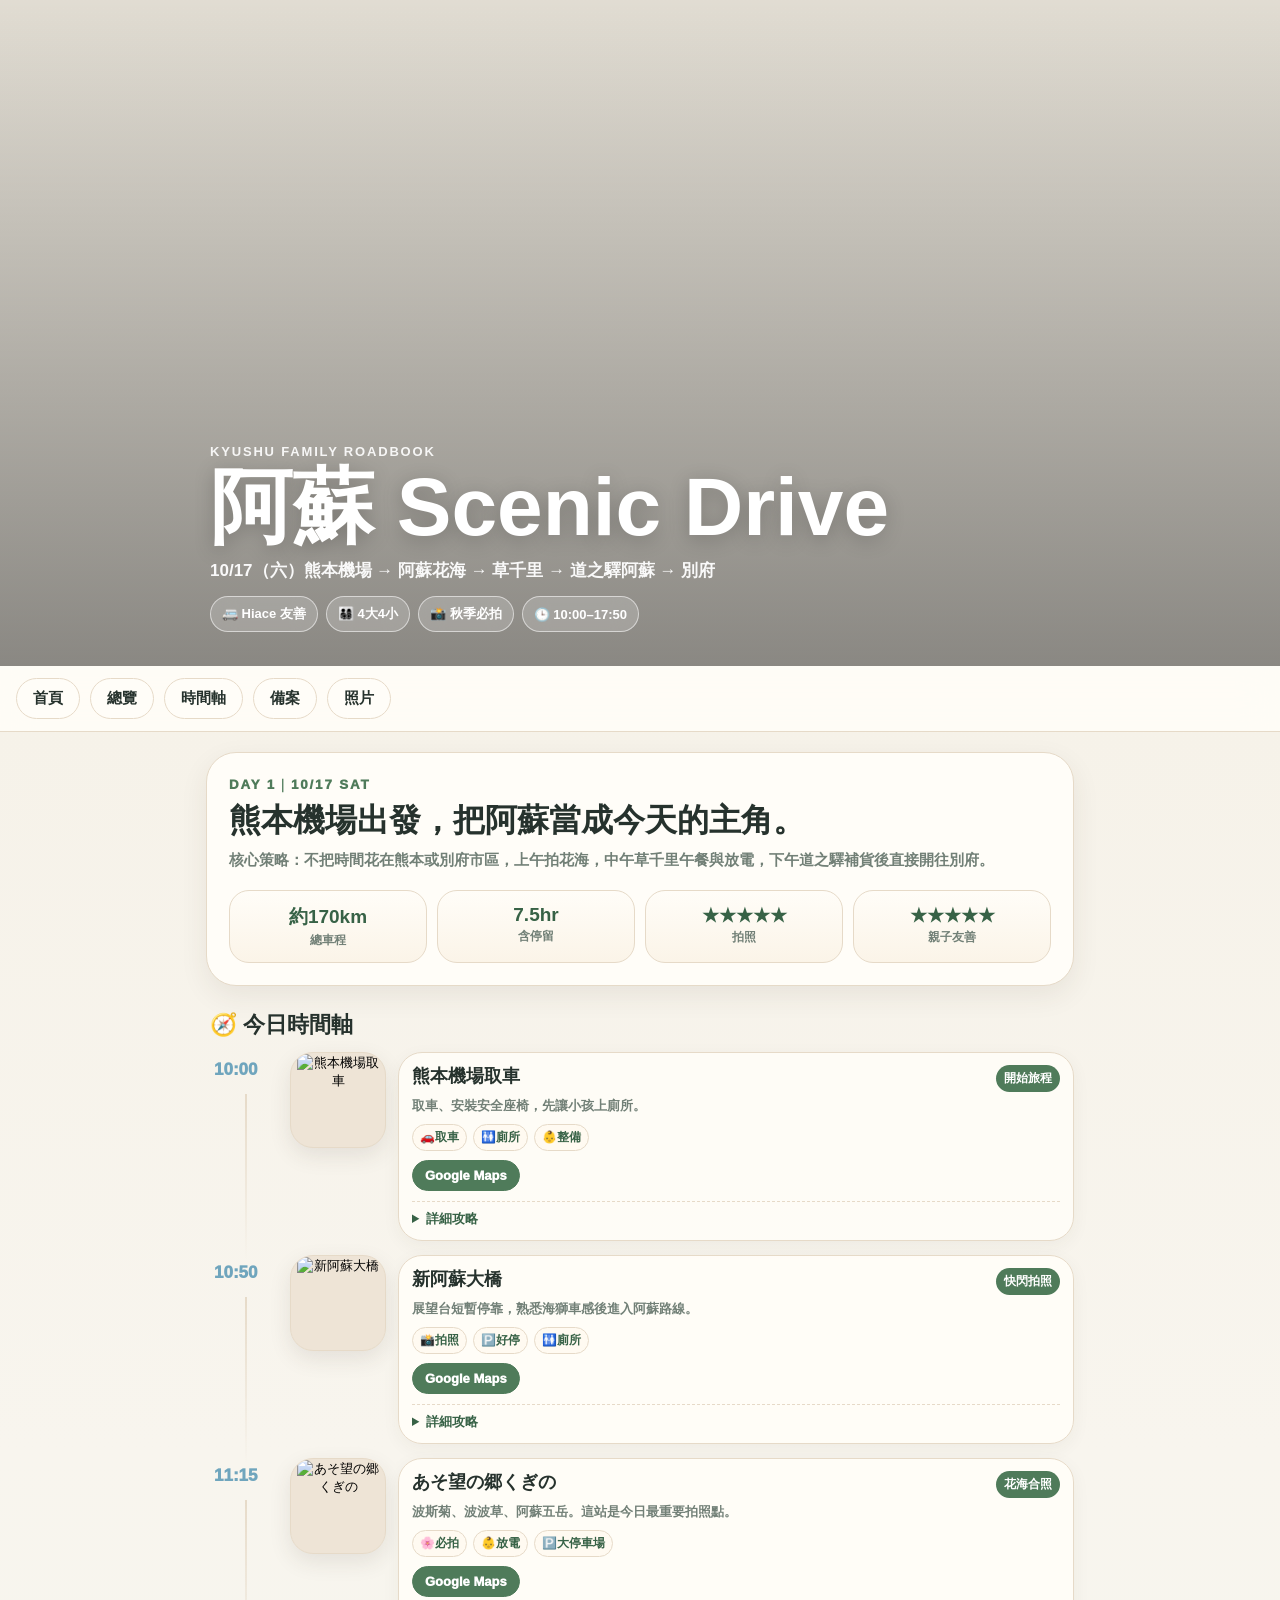
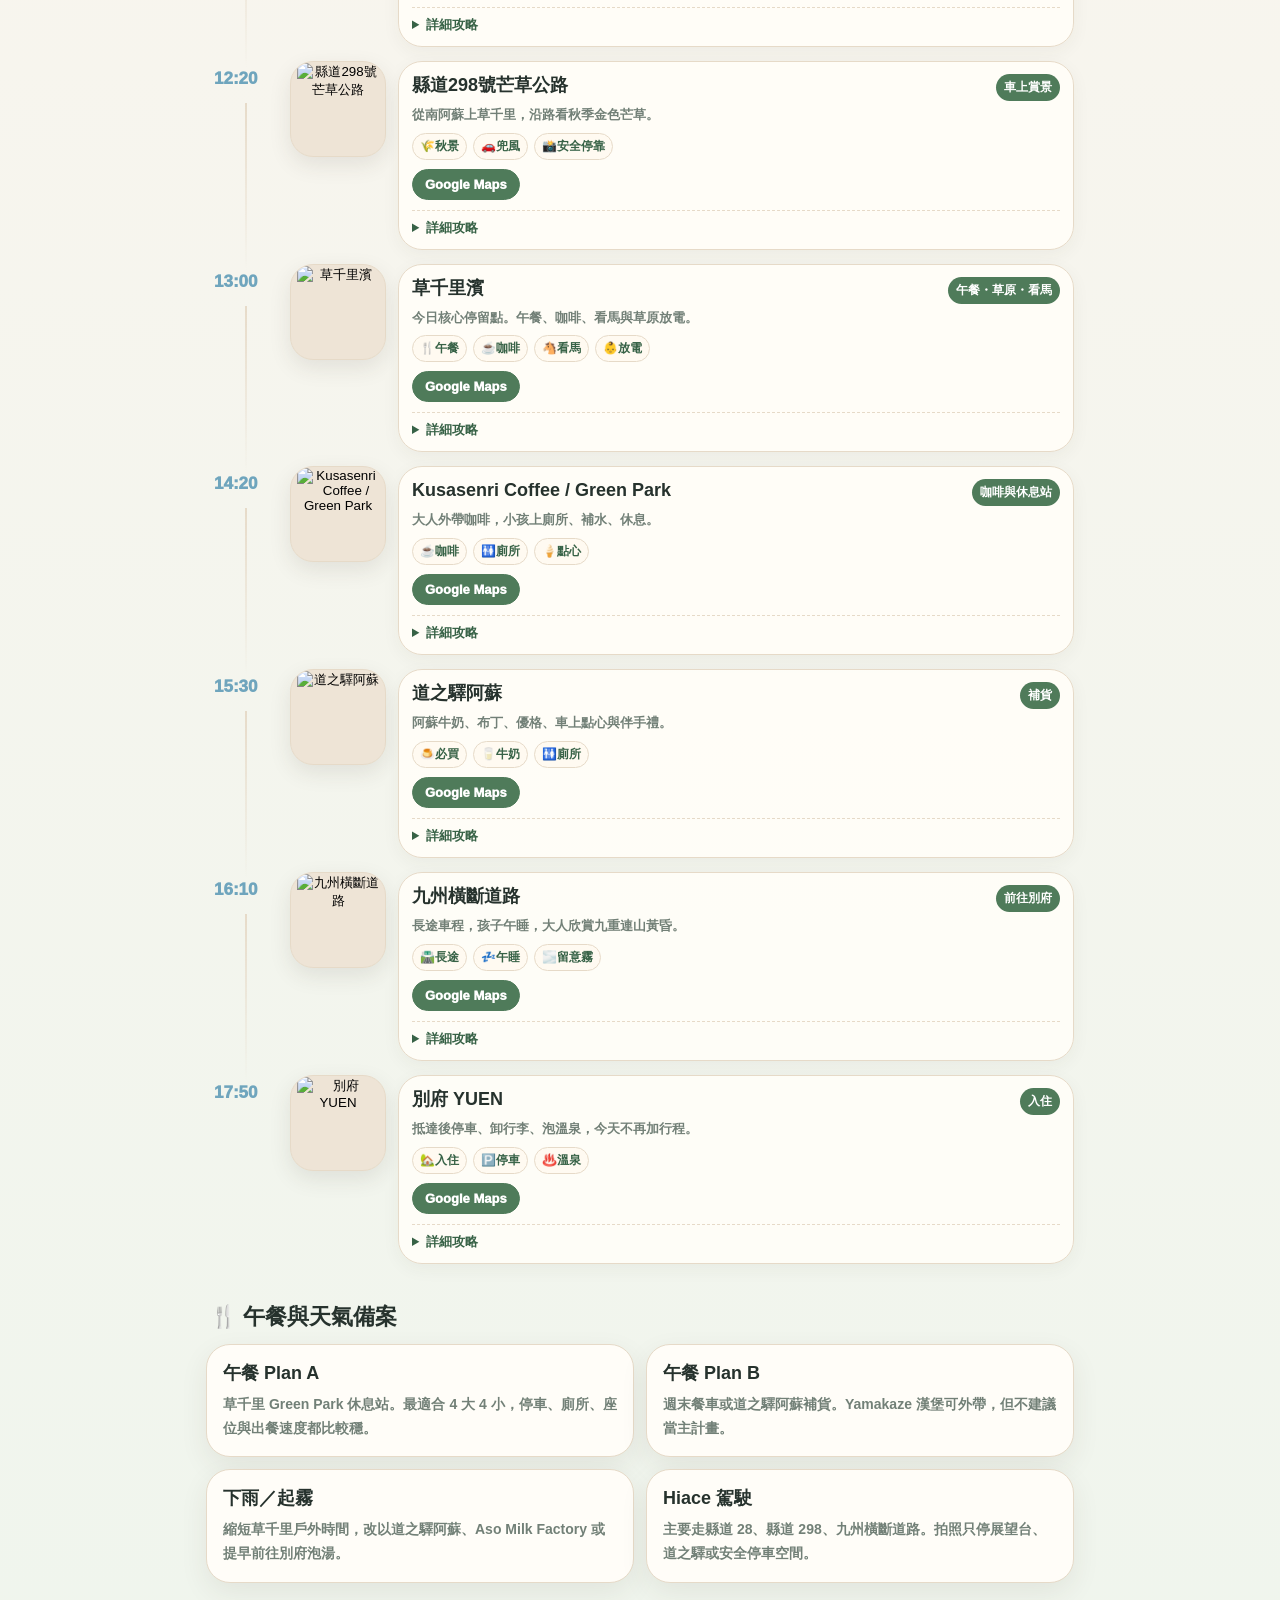
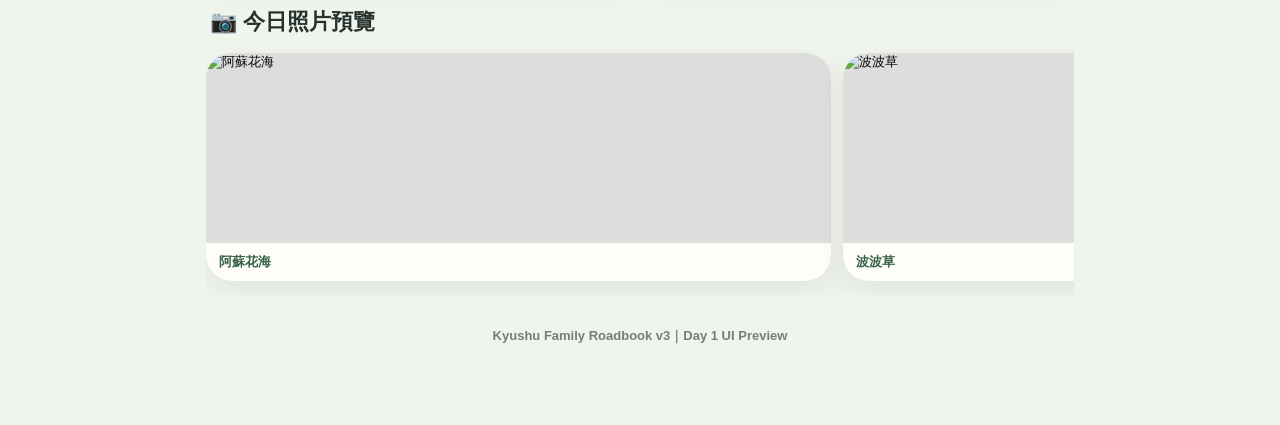
==== commit 95cf7e10: "Add files via upload" ====
--- a/prototype/index.html
+++ b/prototype/index.html
@@ -1,990 +1,269 @@
 <!DOCTYPE html>
 <html lang="zh-Hant">
 <head>
-  <meta charset="UTF-8" />
-  <meta name="viewport" content="width=device-width, initial-scale=1.0" />
-  <title>九州親子自駕旅行手冊 v2.0</title>
-  <link rel="stylesheet" href="css/style.css" />
+  <meta charset="UTF-8">
+  <meta name="viewport" content="width=device-width, initial-scale=1.0">
+  <title>九州 Family Roadbook｜Day 1 阿蘇 Scenic Drive</title>
+  <link rel="stylesheet" href="css/style.css">
 </head>
 <body>
-<header class="hero">
+<header class="hero" id="top">
   <div class="hero-inner">
-    <div class="kicker">KYUSHU FAMILY ROAD TRIP</div>
-    <h1>九州親子自駕旅行手冊</h1>
-    <p>2026.10.17－10.24｜熊本進・熊本出</p>
-    <span class="route-pill">🌲 阿蘇・別府・由布院・佐賀・柳川・熊本</span>
+    <div class="kicker">KYUSHU FAMILY ROADBOOK</div>
+    <h1>阿蘇 Scenic Drive</h1>
+    <p>10/17（六）熊本機場 → 阿蘇花海 → 草千里 → 道之驛阿蘇 → 別府</p>
+    <div class="hero-pills">
+      <span class="pill">🚐 Hiace 友善</span>
+      <span class="pill">👨‍👩‍👧‍👦 4大4小</span>
+      <span class="pill">📸 秋季必拍</span>
+      <span class="pill">🕒 10:00–17:50</span>
+    </div>
   </div>
 </header>
 
-<nav class="nav" id="nav">
-  <a href="#topinfo">航班</a>
-  <a href="#stay">住宿</a>
-  <a href="#overview">總覽</a>
-  <a href="#day1">D1</a>
-  <a href="#day2">D2</a>
-  <a href="#day3">D3</a>
-  <a href="#day4">D4</a>
-  <a href="#day5">D5</a>
-  <a href="#day6">D6</a>
-  <a href="#day7">D7</a>
-  <a href="#day8">D8</a>
-  <a href="#checklist">Checklist</a>
+<nav class="nav">
+  <a href="#top">首頁</a>
+  <a href="#summary">總覽</a>
+  <a href="#timeline">時間軸</a>
+  <a href="#plans">備案</a>
+  <a href="#photos">照片</a>
 </nav>
 
 <main>
-  <section id="topinfo" class="card">
-    <h2>✈️ 航班資訊</h2>
-    <div id="flight-grid" class="grid two"></div>
-  </section>
-
-  <section id="stay" class="card">
-    <h2>🏡 住宿資訊</h2>
-    <div id="stay-grid" class="hotel-grid"></div>
-  </section>
-
-  <section id="overview" class="card">
-    <h2>🗓️ 行程總覽</h2>
-    <div id="overview-grid" class="grid four"></div>
-  </section>
-
-  <section id="days-container"></section>
-
-  <section class="card">
-    <h2>🅿️ Hiace 停車筆記</h2>
-    <div class="grid two">
-      <div class="mini"><b>優先選擇</b>戶外平面停車場、觀光停車場、道之驛、景點自有停車場。</div>
-      <div class="mini"><b>特別注意</b>博多車站、運河城、百貨停車場先確認限高。</div>
-      <div class="mini"><b>柳川</b>可查市營本城町／筑紫町觀光停車場，或使用船公司指定停車場。</div>
-      <div class="mini"><b>由布院</b>金鱗湖周邊路窄，建議先找戶外停車場再步行。</div>
-    </div>
-  </section>
-
-  <section id="checklist" class="card">
-    <h2>✈️ 搭飛機前 Checklist</h2>
-    <div class="grid two checklist">
-      <label><input type="checkbox"> 護照、機票／訂位代號</label>
-      <label><input type="checkbox"> 手機、錢包、信用卡</label>
-      <label><input type="checkbox"> 行動電源、充電線（隨身攜帶）</label>
-      <label><input type="checkbox"> 華航線上報到確認</label>
-      <label><input type="checkbox"> Visit Japan Web 入境資料確認</label>
-      <label><input type="checkbox"> 租車確認單、國際駕照</label>
-      <label><input type="checkbox"> 推車、孩子機上用品與點心</label>
-      <label><input type="checkbox"> 托運行李與隨身行李確認</label>
-    </div>
-  </section>
-
-  <section class="card">
-    <h2>❤️ 旅行結語</h2>
-    <p class="quote">行程不用滿分，<br>只要大家玩得開心、吃得開心，<br>帶著滿滿的回憶平安回家，<br>這趟旅行，就很完美了。😊</p>
-  </section>
-
-  <footer>九州親子自駕旅行手冊｜v2.0</footer>
+  <section class="day-head" id="summary">
+    <small>DAY 1｜10/17 SAT</small>
+    <h2>熊本機場出發，把阿蘇當成今天的主角。</h2>
+    <div class="route">核心策略：不把時間花在熊本或別府市區，上午拍花海，中午草千里午餐與放電，下午道之驛補貨後直接開往別府。</div>
+    <div class="overview">
+      <div class="metric"><b>約170km</b><span>總車程</span></div>
+      <div class="metric"><b>7.5hr</b><span>含停留</span></div>
+      <div class="metric"><b>★★★★★</b><span>拍照</span></div>
+      <div class="metric"><b>★★★★★</b><span>親子友善</span></div>
+    </div>
+  </section>
+
+  <section id="timeline">
+    <div class="section-title"><h3>🧭 今日時間軸</h3></div>
+    <div class="timeline">
+      
+    <article class="stop">
+      <div class="time">10:00</div>
+      <button class="thumb" type="button"><img src="images/kumamoto-airport.jpg" alt="熊本機場取車"></button>
+      <div class="stop-body">
+        <div class="stop-top">
+          <h4>熊本機場取車</h4>
+          <span class="badge">開始旅程</span>
+        </div>
+        <p class="stop-desc">取車、安裝安全座椅，先讓小孩上廁所。</p>
+        <div class="icons"><span>🚗取車</span><span>🚻廁所</span><span>👶整備</span></div>
+        <div class="actions">
+          <a class="btn primary" href="https://www.google.com/maps/search/?api=1&query=%E7%86%8A%E6%9C%AC%E7%A9%BA%E6%B8%AF" target="_blank" rel="noopener">Google Maps</a>
+        </div>
+        <details>
+          <summary>詳細攻略</summary>
+          <ul class="detail"><li>預留 40–60 分鐘處理租車、行李與安全座椅。</li><li>出發前先確認 ETC、導航、兒童座椅與車內零食。</li></ul>
+        </details>
+      </div>
+    </article>
+    
+    <article class="stop">
+      <div class="time">10:50</div>
+      <button class="thumb" type="button"><img src="images/shin-aso-bridge.jpg" alt="新阿蘇大橋"></button>
+      <div class="stop-body">
+        <div class="stop-top">
+          <h4>新阿蘇大橋</h4>
+          <span class="badge">快閃拍照</span>
+        </div>
+        <p class="stop-desc">展望台短暫停靠，熟悉海獅車感後進入阿蘇路線。</p>
+        <div class="icons"><span>📸拍照</span><span>🅿️好停</span><span>🚻廁所</span></div>
+        <div class="actions">
+          <a class="btn primary" href="https://www.google.com/maps/search/?api=1&query=%E6%96%B0%E9%98%BF%E8%98%87%E5%A4%A7%E6%A9%8B%20%E5%B1%95%E6%9C%9B%E6%89%80%20%E3%83%A8%E3%83%9F%E3%83%A5%E3%83%BC%E3%83%AB" target="_blank" rel="noopener">Google Maps</a>
+        </div>
+        <details>
+          <summary>詳細攻略</summary>
+          <ul class="detail"><li>停留 10–15 分鐘即可，不建議拉長。</li><li>若孩子狀態不穩，可以直接略過前往花海。</li></ul>
+        </details>
+      </div>
+    </article>
+    
+    <article class="stop">
+      <div class="time">11:15</div>
+      <button class="thumb" type="button"><img src="images/hero-cosmos-aso.jpg" alt="あそ望の郷くぎの"></button>
+      <div class="stop-body">
+        <div class="stop-top">
+          <h4>あそ望の郷くぎの</h4>
+          <span class="badge">花海合照</span>
+        </div>
+        <p class="stop-desc">波斯菊、波波草、阿蘇五岳。這站是今日最重要拍照點。</p>
+        <div class="icons"><span>🌸必拍</span><span>👶放電</span><span>🅿️大停車場</span></div>
+        <div class="actions">
+          <a class="btn primary" href="https://www.google.com/maps/search/?api=1&query=%E9%81%93%E3%81%AE%E9%A7%85%20%E3%81%82%E3%81%9D%E6%9C%9B%E3%81%AE%E9%83%B7%E3%81%8F%E3%81%8E%E3%81%AE" target="_blank" rel="noopener">Google Maps</a>
+        </div>
+        <details>
+          <summary>詳細攻略</summary>
+          <ul class="detail"><li>11 點前後光線最適合拍阿蘇五岳與花海合照。</li><li>停車場大、廁所方便，很適合 4 大 4 小。</li></ul>
+        </details>
+      </div>
+    </article>
+    
+    <article class="stop">
+      <div class="time">12:20</div>
+      <button class="thumb" type="button"><img src="images/susuki-road.jpg" alt="縣道298號芒草公路"></button>
+      <div class="stop-body">
+        <div class="stop-top">
+          <h4>縣道298號芒草公路</h4>
+          <span class="badge">車上賞景</span>
+        </div>
+        <p class="stop-desc">從南阿蘇上草千里，沿路看秋季金色芒草。</p>
+        <div class="icons"><span>🌾秋景</span><span>🚗兜風</span><span>📸安全停靠</span></div>
+        <div class="actions">
+          <a class="btn primary" href="https://www.google.com/maps/search/?api=1&query=%E8%8D%89%E5%8D%83%E9%87%8C" target="_blank" rel="noopener">Google Maps</a>
+        </div>
+        <details>
+          <summary>詳細攻略</summary>
+          <ul class="detail"><li>只在安全避車彎或展望空地停靠拍照。</li><li>若山上起霧，請降低速度並開車燈。</li></ul>
+        </details>
+      </div>
+    </article>
+    
+    <article class="stop">
+      <div class="time">13:00</div>
+      <button class="thumb" type="button"><img src="images/kusasenri-aso.jpg" alt="草千里濱"></button>
+      <div class="stop-body">
+        <div class="stop-top">
+          <h4>草千里濱</h4>
+          <span class="badge">午餐・草原・看馬</span>
+        </div>
+        <p class="stop-desc">今日核心停留點。午餐、咖啡、看馬與草原放電。</p>
+        <div class="icons"><span>🍴午餐</span><span>☕咖啡</span><span>🐴看馬</span><span>👶放電</span></div>
+        <div class="actions">
+          <a class="btn primary" href="https://www.google.com/maps/search/?api=1&query=%E8%8D%89%E5%8D%83%E9%87%8C" target="_blank" rel="noopener">Google Maps</a>
+        </div>
+        <details>
+          <summary>詳細攻略</summary>
+          <ul class="detail"><li>午餐主計畫：草千里 Green Park 休息站。</li><li>若週末有餐車，也可買赤牛串、炒麵、唐揚戶外吃。</li><li>Yamakaze 漢堡可當備案，不建議做主計畫，避免 8 人份現做等待過久。</li></ul>
+        </details>
+      </div>
+    </article>
+    
+    <article class="stop">
+      <div class="time">14:20</div>
+      <button class="thumb" type="button"><img src="images/kusasenri-greenpark.jpg" alt="Kusasenri Coffee / Green Park"></button>
+      <div class="stop-body">
+        <div class="stop-top">
+          <h4>Kusasenri Coffee / Green Park</h4>
+          <span class="badge">咖啡與休息站</span>
+        </div>
+        <p class="stop-desc">大人外帶咖啡，小孩上廁所、補水、休息。</p>
+        <div class="icons"><span>☕咖啡</span><span>🚻廁所</span><span>🍦點心</span></div>
+        <div class="actions">
+          <a class="btn primary" href="https://www.google.com/maps/search/?api=1&query=%E8%8D%89%E5%8D%83%E9%87%8C%20Green%20Park" target="_blank" rel="noopener">Google Maps</a>
+        </div>
+        <details>
+          <summary>詳細攻略</summary>
+          <ul class="detail"><li>草千里這段不要趕，讓孩子真正放完電。</li><li>風大時可縮短戶外時間，改室內休息。</li></ul>
+        </details>
+      </div>
+    </article>
+    
+    <article class="stop">
+      <div class="time">15:30</div>
+      <button class="thumb" type="button"><img src="images/aso-road-station.jpg" alt="道之驛阿蘇"></button>
+      <div class="stop-body">
+        <div class="stop-top">
+          <h4>道之驛阿蘇</h4>
+          <span class="badge">補貨</span>
+        </div>
+        <p class="stop-desc">阿蘇牛奶、布丁、優格、車上點心與伴手禮。</p>
+        <div class="icons"><span>🍮必買</span><span>🥛牛奶</span><span>🚻廁所</span></div>
+        <div class="actions">
+          <a class="btn primary" href="https://www.google.com/maps/search/?api=1&query=%E9%81%93%E3%81%AE%E9%A7%85%20%E9%98%BF%E8%98%87" target="_blank" rel="noopener">Google Maps</a>
+        </div>
+        <details>
+          <summary>詳細攻略</summary>
+          <ul class="detail"><li>如果草千里午餐吃得不夠，這裡可以補便當、飯糰或甜點。</li><li>買完點心後直接上車，進入孩子午睡時段。</li></ul>
+        </details>
+      </div>
+    </article>
+    
+    <article class="stop">
+      <div class="time">16:10</div>
+      <button class="thumb" type="button"><img src="images/kochia-aso.jpg" alt="九州橫斷道路"></button>
+      <div class="stop-body">
+        <div class="stop-top">
+          <h4>九州橫斷道路</h4>
+          <span class="badge">前往別府</span>
+        </div>
+        <p class="stop-desc">長途車程，孩子午睡，大人欣賞九重連山黃昏。</p>
+        <div class="icons"><span>🛣️長途</span><span>💤午睡</span><span>🌫️留意霧</span></div>
+        <div class="actions">
+          <a class="btn primary" href="https://www.google.com/maps/search/?api=1&query=%E4%B9%9D%E5%B7%9E%E6%A8%AA%E6%96%AD%E9%81%93%E8%B7%AF" target="_blank" rel="noopener">Google Maps</a>
+        </div>
+        <details>
+          <summary>詳細攻略</summary>
+          <ul class="detail"><li>傍晚山區可能起霧，放慢速度。</li><li>這段不要再加景點，保留抵達別府的餘裕。</li></ul>
+        </details>
+      </div>
+    </article>
+    
+    <article class="stop">
+      <div class="time">17:50</div>
+      <button class="thumb" type="button"><img src="images/yuen-beppu.jpg" alt="別府 YUEN"></button>
+      <div class="stop-body">
+        <div class="stop-top">
+          <h4>別府 YUEN</h4>
+          <span class="badge">入住</span>
+        </div>
+        <p class="stop-desc">抵達後停車、卸行李、泡溫泉，今天不再加行程。</p>
+        <div class="icons"><span>🏡入住</span><span>🅿️停車</span><span>♨️溫泉</span></div>
+        <div class="actions">
+          <a class="btn primary" href="https://www.google.com/maps/search/?api=1&query=%E5%A4%A7%E5%88%86%E7%9C%8C%E5%88%A5%E5%BA%9C%E5%B8%82%E5%8D%97%E7%AB%8B%E7%9F%B3%E4%B8%80%E5%8C%BA2081" target="_blank" rel="noopener">Google Maps</a>
+        </div>
+        <details>
+          <summary>詳細攻略</summary>
+          <ul class="detail"><li>先停好海獅、卸行李，再處理晚餐與泡湯。</li><li>今天重點是早點休息，第二天再玩別府。</li></ul>
+        </details>
+      </div>
+    </article>
+    
+    </div>
+  </section>
+
+  <section id="plans">
+    <div class="section-title"><h3>🍴 午餐與天氣備案</h3></div>
+    <div class="plan-grid">
+      <div class="plan">
+        <h4>午餐 Plan A</h4>
+        <p>草千里 Green Park 休息站。最適合 4 大 4 小，停車、廁所、座位與出餐速度都比較穩。</p>
+      </div>
+      <div class="plan">
+        <h4>午餐 Plan B</h4>
+        <p>週末餐車或道之驛阿蘇補貨。Yamakaze 漢堡可外帶，但不建議當主計畫。</p>
+      </div>
+      <div class="plan">
+        <h4>下雨／起霧</h4>
+        <p>縮短草千里戶外時間，改以道之驛阿蘇、Aso Milk Factory 或提早前往別府泡湯。</p>
+      </div>
+      <div class="plan">
+        <h4>Hiace 駕駛</h4>
+        <p>主要走縣道 28、縣道 298、九州橫斷道路。拍照只停展望台、道之驛或安全停車空間。</p>
+      </div>
+    </div>
+  </section>
+
+  <section id="photos">
+    <div class="section-title"><h3>📷 今日照片預覽</h3></div>
+    <div class="gallery"><button type="button"><img src="images/hero-cosmos-aso.jpg" alt="阿蘇花海"><span>阿蘇花海</span></button><button type="button"><img src="images/kochia-aso.jpg" alt="波波草"><span>波波草</span></button><button type="button"><img src="images/susuki-road.jpg" alt="秋季芒草"><span>秋季芒草</span></button><button type="button"><img src="images/kusasenri-aso.jpg" alt="草千里"><span>草千里</span></button><button type="button"><img src="images/aso-milk.jpg" alt="ASO MILK"><span>ASO MILK</span></button><button type="button"><img src="images/yuen-beppu.jpg" alt="別府 YUEN"><span>別府 YUEN</span></button></div>
+  </section>
+
+  <p class="footer-note">Kyushu Family Roadbook v3｜Day 1 UI Preview</p>
 </main>
 
-<div id="lightbox" class="lightbox" aria-hidden="true">
-  <button class="lightbox-close" type="button" aria-label="關閉照片">×</button>
-  <div class="lightbox-card">
-    <div class="lightbox-img" id="lightbox-img"></div>
-    <div class="lightbox-caption" id="lightbox-caption"></div>
-  </div>
+<div class="lightbox">
+  <button class="close" type="button">×</button>
+  <img id="lightbox-img" src="" alt="">
 </div>
 
-<script>
-window.TRIP_DATA = {
-  "flights": [
-    {
-      "code": "CI394 去程｜10/17（六）",
-      "route": "桃園 T2 → 熊本",
-      "from": "TPE 桃園 T2",
-      "to": "KMJ 熊本",
-      "depart": "06:00",
-      "arrive": "09:10"
-    },
-    {
-      "code": "CI395 回程｜10/24（六）",
-      "route": "熊本 → 桃園 T2",
-      "from": "KMJ 熊本",
-      "to": "TPE 桃園 T2",
-      "depart": "10:10",
-      "arrive": "11:25"
-    }
-  ],
-  "stays": [
-    {
-      "id": "beppu-yuen",
-      "title": "D1－D3｜別府 YUEN",
-      "name": "別府 YUEN",
-      "addr": "〒874-0823<br>大分県別府市南立石一区2081",
-      "map": "https://www.google.com/maps/search/?api=1&query=%E5%A4%A7%E5%88%86%E7%9C%8C%E5%88%A5%E5%BA%9C%E5%B8%82%E5%8D%97%E7%AB%8B%E7%9F%B3%E4%B8%80%E5%8C%BA2081",
-      "airbnb": "https://www.airbnb.com.tw/rooms/1651464420048159784?unique_share_id=0bdebd7c-dfc1-42f9-8e6a-45322aa516e2&viralityEntryPoint=1&s=76",
-      "photos": [
-        {
-          "label": "外觀",
-          "hint": "",
-          "src": "images/beppu/01-外觀.jpg"
-        },
-        {
-          "label": "庭園",
-          "hint": "",
-          "src": "images/beppu/02-庭園.jpg"
-        },
-        {
-          "label": "溫泉",
-          "hint": "",
-          "src": "images/beppu/03-溫泉.jpg"
-        },
-        {
-          "label": "和室",
-          "hint": "",
-          "src": "images/beppu/04-和室.jpg"
-        }
-      ],
-      "guide": {
-        "checkin": "2026/10/17 16:00",
-        "checkout": "2026/10/20 10:00",
-        "platform": "官網（AirHost）",
-        "order": "不顯示",
-        "lock": "門鎖密碼：0・1・3・A。按下後將圓形旋鈕向左轉開門。",
-        "parking": "住宿附停車位；可參考房東提供的停車／抵達影片。",
-        "nearby": [
-          [
-            "🛒 超市",
-            "マルショク やまなみ店",
-            "https://www.google.com/maps/search/?api=1&query=%E3%83%9E%E3%83%AB%E3%82%B7%E3%83%A7%E3%82%AF%20%E3%82%84%E3%81%BE%E3%81%AA%E3%81%BF%E5%BA%97"
-          ],
-          [
-            "🏪 便利商店",
-            "FamilyMart 別府鉄輪店",
-            "https://www.google.com/maps/search/?api=1&query=FamilyMart%20%E5%88%A5%E5%BA%9C%20%E9%89%84%E8%BC%AA"
-          ],
-          [
-            "🍜 晚餐",
-            "東洋軒",
-            "https://www.google.com/maps/search/?api=1&query=%E6%9D%B1%E6%B4%8B%E8%BB%92%20%E5%88%A5%E5%BA%9C"
-          ],
-          [
-            "⛽ 加油站",
-            "ENEOS 別府石垣 SS",
-            "https://www.google.com/maps/search/?api=1&query=ENEOS%20%E5%88%A5%E5%BA%9C%E7%9F%B3%E5%9E%A3%20SS"
-          ]
-        ],
-        "features": [
-          "♨️ 天然溫泉",
-          "🏡 日式庭園",
-          "🔑 自助入住",
-          "🚐 停車",
-          "👨‍👩‍👧‍👦 4大4小"
-        ]
-      }
-    },
-    {
-      "id": "nakagawa",
-      "title": "D4－D6｜福岡那珂川庵",
-      "name": "福岡那珂川庵",
-      "addr": "〒811-1254<br>福岡県那珂川市道善2丁目25",
-      "map": "https://www.google.com/maps/search/?api=1&query=%E7%A6%8F%E5%B2%A1%E7%9C%8C%E9%82%A3%E7%8F%82%E5%B7%9D%E5%B8%82%E9%81%93%E5%96%842%E4%B8%81%E7%9B%AE25",
-      "airbnb": "https://www.airbnb.com.tw/rooms/1520732648327833842",
-      "photos": [
-        {
-          "label": "外觀",
-          "hint": "",
-          "src": "images/nakagawa/01-外觀.jpg"
-        },
-        {
-          "label": "停車",
-          "hint": "",
-          "src": "images/nakagawa/02-停車.jpg"
-        },
-        {
-          "label": "臥室",
-          "hint": "",
-          "src": "images/nakagawa/03-臥室.jpg"
-        },
-        {
-          "label": "客廳",
-          "hint": "",
-          "src": "images/nakagawa/04-客廳.jpg"
-        }
-      ],
-      "guide": {
-        "checkin": "2026/10/20 16:00",
-        "checkout": "2026/10/23 10:00",
-        "platform": "Airbnb",
-        "order": "不顯示",
-        "lock": "無接觸自助入住。入住前先完成線上登記；入住當日約 12:00 發送門鎖密碼，若 12:20 尚未收到請聯絡房東。",
-        "parking": "免費停車；可使用住宿前方車位。",
-        "nearby": [
-          [
-            "🛒 超市",
-            "サニー那珂川店",
-            "https://www.google.com/maps/search/?api=1&query=%E3%82%B5%E3%83%8B%E3%83%BC%E9%82%A3%E7%8F%82%E5%B7%9D%E5%BA%97"
-          ],
-          [
-            "🏪 便利商店",
-            "セブン-イレブン 那珂川道善店",
-            "https://www.google.com/maps/search/?api=1&query=%E3%82%BB%E3%83%96%E3%83%B3-%E3%82%A4%E3%83%AC%E3%83%96%E3%83%B3%20%E9%82%A3%E7%8F%82%E5%B7%9D%E9%81%93%E5%96%84%E5%BA%97"
-          ],
-          [
-            "🍜 晚餐",
-            "那珂川清滝",
-            "https://www.google.com/maps/search/?api=1&query=%E9%82%A3%E7%8F%82%E5%B7%9D%E6%B8%85%E6%BB%9D"
-          ],
-          [
-            "⛽ 加油站",
-            "ENEOS 那珂川 SS",
-            "https://www.google.com/maps/search/?api=1&query=ENEOS%20%E9%82%A3%E7%8F%82%E5%B7%9D%20SS"
-          ],
-          [
-            "📝 入住登記",
-            "OneStay 事前登記",
-            "https://www.onestayapp.com/s/amWHPp1"
-          ]
-        ],
-        "features": [
-          "🏡 日式獨棟住宅",
-          "🔑 自助入住",
-          "🚐 免費停車",
-          "🧳 12:00 起可先寄放行李",
-          "👨‍👩‍👧‍👦 4大4小"
-        ]
-      }
-    },
-    {
-      "id": "kumamoto-treehouse",
-      "title": "D7｜熊本 Treehouse",
-      "name": "熊本 Treehouse",
-      "addr": "〒860-0051<br>熊本県熊本市西区二本木3丁目3-3",
-      "map": "https://www.google.com/maps/search/?api=1&query=%E7%86%8A%E6%9C%AC%E7%9C%8C%E7%86%8A%E6%9C%AC%E5%B8%82%E8%A5%BF%E5%8C%BA%E4%BA%8C%E6%9C%AC%E6%9C%A83%E4%B8%81%E7%9B%AE3-3",
-      "airbnb": "https://www.airbnb.com.tw/rooms/1458327345344193213?unique_share_id=e56fe9f6-3086-4721-8ebb-55120cf7e051&viralityEntryPoint=1&s=76",
-      "photos": [
-        {
-          "label": "遊戲空間",
-          "hint": "",
-          "src": "images/kumamoto/01-遊戲空間.jpg"
-        },
-        {
-          "label": "臥室",
-          "hint": "",
-          "src": "images/kumamoto/02-臥室.jpg"
-        },
-        {
-          "label": "客餐廳",
-          "hint": "",
-          "src": "images/kumamoto/03-客餐廳.jpg"
-        },
-        {
-          "label": "停車位",
-          "hint": "",
-          "src": "images/kumamoto/04-停車位.jpg"
-        }
-      ],
-      "guide": {
-        "checkin": "15:00",
-        "checkout": "11:00",
-        "platform": "Agoda",
-        "order": "不顯示",
-        "lock": "自助入住／智慧鎖，門鎖密碼入住前由房東提供",
-        "parking": "免費停車（1 個車位）",
-        "nearby": [
-          [
-            "🛒 超市",
-            "ゆめマート熊本",
-            "https://www.google.com/maps/search/?api=1&query=%E3%82%86%E3%82%81%E3%83%9E%E3%83%BC%E3%83%88%E7%86%8A%E6%9C%AC"
-          ],
-          [
-            "🏪 便利商店",
-            "FamilyMart 熊本二本木店",
-            "https://www.google.com/maps/search/?api=1&query=FamilyMart%20%E7%86%8A%E6%9C%AC%E4%BA%8C%E6%9C%AC%E6%9C%A8%E5%BA%97"
-          ],
-          [
-            "🍜 晚餐",
-            "勝烈亭 新市街本店",
-            "https://www.google.com/maps/search/?api=1&query=%E5%8B%9D%E7%83%88%E4%BA%AD%20%E6%96%B0%E5%B8%82%E8%A1%97%E6%9C%AC%E5%BA%97"
-          ],
-          [
-            "⛽ 加油站",
-            "ENEOS 熊本二本木 SS",
-            "https://www.google.com/maps/search/?api=1&query=ENEOS%20%E7%86%8A%E6%9C%AC%E4%BA%8C%E6%9C%AC%E6%9C%A8%20SS"
-          ]
-        ],
-        "features": [
-          "🌳 木屋風格",
-          "🧒 兒童遊戲空間",
-          "🔑 自助入住",
-          "🔐 智慧鎖",
-          "🚐 免費停車"
-        ]
-      }
-    }
-  ],
-  "days": [
-    {
-      "id": "day1",
-      "day": "DAY 1｜10/17（六）",
-      "title": "阿蘇秋季自駕・花海・草千里・別府",
-      "stay": "別府 YUEN",
-      "route": "熊本機場 → 新阿蘇大橋 → 久木野花海 → 草千里 → 道之驛阿蘇 → 別府",
-      "timeline": [
-        [
-          "10:00",
-          "熊本機場取車出發，走縣道 28 號往南阿蘇方向，先熟悉 Hiace 車感。"
-        ],
-        [
-          "10:50",
-          "新阿蘇大橋／ヨミュール展望台快閃拍照、上廁所。"
-        ],
-        [
-          "11:15",
-          "道之驛 阿蘇望之鄉久木野。拍波斯菊、波波草與阿蘇五岳，孩子草皮放電。"
-        ],
-        [
-          "12:20",
-          "沿縣道 298 號慢速登山賞芒草，往草千里方向移動。"
-        ],
-        [
-          "13:00",
-          "草千里濱。午餐、咖啡、看馬、草原散步，停留約 90 分鐘。"
-        ],
-        [
-          "15:30",
-          "道之驛阿蘇補貨：阿蘇牛奶、布丁、優格、車上點心。"
-        ],
-        [
-          "16:10",
-          "走九州橫斷道路前往別府，孩子車上午睡。"
-        ],
-        [
-          "17:50",
-          "抵達別府 YUEN，停車、卸行李、泡溫泉。"
-        ]
-      ],
-      "buttons": [
-        [
-          "今日完整導航",
-          "https://www.google.com/maps/dir/?api=1&origin=%E7%86%8A%E6%9C%AC%E6%A9%9F%E5%A0%B4&destination=%E5%A4%A7%E5%88%86%E7%9C%8C%E5%88%A5%E5%BA%9C%E5%B8%82%E5%8D%97%E7%AB%8B%E7%9F%B3%E4%B8%80%E5%8C%BA2081&waypoints=%E6%96%B0%E9%98%BF%E8%98%87%E5%A4%A7%E6%A9%8B%20%E5%B1%95%E6%9C%9B%E6%89%80%20%E3%83%A8%E3%83%9F%E3%83%A5%E3%83%BC%E3%83%AB%7C%E9%81%93%E3%81%AE%E9%A7%85%20%E3%81%82%E3%81%9D%E6%9C%9B%E3%81%AE%E9%83%B7%E3%81%8F%E3%81%8E%E3%81%AE%7C%E8%8D%89%E5%8D%83%E9%87%8C%7C%E9%81%93%E3%81%AE%E9%A7%85%20%E9%98%BF%E8%98%87",
-          "light"
-        ],
-        [
-          "阿蘇望之鄉久木野",
-          "https://www.google.com/maps/search/?api=1&query=%E9%81%93%E3%81%AE%E9%A7%85%20%E3%81%82%E3%81%9D%E6%9C%9B%E3%81%AE%E9%83%B7%E3%81%8F%E3%81%8E%E3%81%AE",
-          "primary"
-        ],
-        [
-          "草千里",
-          "https://www.google.com/maps/search/?api=1&query=%E8%8D%89%E5%8D%83%E9%87%8C",
-          "primary"
-        ],
-        [
-          "道之驛阿蘇",
-          "https://www.google.com/maps/search/?api=1&query=%E9%81%93%E3%81%AE%E9%A7%85%20%E9%98%BF%E8%98%87",
-          "primary"
-        ]
-      ],
-      "tips": [
-        [
-          "🍴 午餐策略",
-          [
-            "主計畫：草千里 Green Park 休息站用餐，最適合 4 大 4 小。",
-            "備案：週末餐車或道之驛阿蘇補貨。",
-            "Yamakaze 漢堡可外帶，但不建議作為主計畫。"
-          ]
-        ],
-        [
-          "🚐 Hiace 駕駛提醒",
-          [
-            "主要走縣道 28、縣道 298、九州橫斷道路，皆為觀光主要路線。",
-            "大型車停靠拍照請只選展望台、道之驛或安全停車空間。",
-            "傍晚往別府若遇霧氣，放慢速度並開啟車燈。"
-          ]
-        ]
-      ],
-      "driveGuide": {
-        "summary": {
-          "distance": "約170km",
-          "duration": "約7.5小時",
-          "theme": "秋季花海・芒草公路・火山草原",
-          "driver": "Hiace 友善路線",
-          "priority": [
-            "あそ望の郷くぎの",
-            "草千里",
-            "道之驛阿蘇"
-          ]
-        },
-        "stops": [
-          [
-            "10:50",
-            "新阿蘇大橋／ヨミュール展望台",
-            "10–15 分鐘",
-            "★★★★☆",
-            [
-              "📸 快閃拍照",
-              "🚻 廁所",
-              "🚐 大車好停"
-            ],
-            "https://www.google.com/maps/search/?api=1&query=%E6%96%B0%E9%98%BF%E8%98%87%E5%A4%A7%E6%A9%8B%20%E5%B1%95%E6%9C%9B%E6%89%80%20%E3%83%A8%E3%83%9F%E3%83%A5%E3%83%BC%E3%83%AB",
-            [
-              "走縣道 28 號，路寬、視野開闊。",
-              "只做快閃拍照與廁所休息，不拉長停留。",
-              "若小孩剛下飛機狀態不穩，這站可以略過。"
-            ]
-          ],
-          [
-            "11:15",
-            "道之驛 阿蘇望之鄉久木野",
-            "40–50 分鐘",
-            "★★★★★",
-            [
-              "🌸 波斯菊",
-              "🌿 波波草",
-              "📸 順光",
-              "👶 草皮放電",
-              "🅿️ 大停車場"
-            ],
-            "https://www.google.com/maps/search/?api=1&query=%E9%81%93%E3%81%AE%E9%A7%85%20%E3%81%82%E3%81%9D%E6%9C%9B%E3%81%AE%E9%83%B7%E3%81%8F%E3%81%8E%E3%81%AE",
-            [
-              "10月中旬是波斯菊與波波草很值得期待的季節。",
-              "11點前後光線適合拍阿蘇五岳背景與花海合照。",
-              "停車場大、廁所方便，很適合 4 大 4 小。"
-            ]
-          ],
-          [
-            "12:20",
-            "縣道298號・秋季芒草公路",
-            "車上欣賞",
-            "★★★★★",
-            [
-              "🌾 芒草",
-              "🚗 Scenic Drive",
-              "📸 安全停靠再拍"
-            ],
-            "https://www.google.com/maps/search/?api=1&query=%E8%8D%89%E5%8D%83%E9%87%8C",
-            [
-              "從南阿蘇往草千里上山，沿路可看秋季金色芒草。",
-              "只在安全避車彎或展望空地停靠。",
-              "若山上起霧，降低車速並開啟車燈。"
-            ]
-          ],
-          [
-            "13:00",
-            "草千里濱",
-            "約90分鐘",
-            "★★★★★",
-            [
-              "🍴 午餐A",
-              "☕ 咖啡",
-              "🐴 看馬",
-              "👶 放電",
-              "🅿️ 大停車場"
-            ],
-            "https://www.google.com/maps/search/?api=1&query=%E8%8D%89%E5%8D%83%E9%87%8C",
-            [
-              "午餐 Plan A：草千里 Green Park 休息站，出餐快、座位相對多。",
-              "午餐 Plan B：週末若有餐車，可買赤牛串、炒麵、唐揚等戶外吃。",
-              "Yamakaze 漢堡可當備案，不建議作為主計畫，因 8 人份現做等待風險較高。"
-            ]
-          ],
-          [
-            "15:30",
-            "道之驛阿蘇",
-            "30–40 分鐘",
-            "★★★★☆",
-            [
-              "🍮 布丁",
-              "🥛 阿蘇牛奶",
-              "🛒 車上點心",
-              "🚻 廁所"
-            ],
-            "https://www.google.com/maps/search/?api=1&query=%E9%81%93%E3%81%AE%E9%A7%85%20%E9%98%BF%E8%98%87",
-            [
-              "買阿蘇牛奶、優格、布丁、地方水果與車上點心。",
-              "如果草千里午餐吃得不夠，這裡可補買便當、飯糰或甜點。",
-              "補貨後直接上車，孩子容易進入長途午睡。"
-            ]
-          ],
-          [
-            "16:10",
-            "九州橫斷道路 → 別府 YUEN",
-            "約100分鐘車程",
-            "★★★★☆",
-            [
-              "🛣️ 長途車程",
-              "💤 兒童午睡",
-              "🌫️ 傍晚留意濃霧"
-            ],
-            "https://www.google.com/maps/search/?api=1&query=%E5%A4%A7%E5%88%86%E7%9C%8C%E5%88%A5%E5%BA%9C%E5%B8%82%E5%8D%97%E7%AB%8B%E7%9F%B3%E4%B8%80%E5%8C%BA2081",
-            [
-              "下午 4 點後適合讓孩子在車上休息，直接前往別府。",
-              "九重、大分山區傍晚可能有霧，請放慢速度。",
-              "抵達後先停車卸行李，不再安排採買煮晚餐。"
-            ]
-          ]
-        ],
-        "rainPlan": [
-          "若草千里起霧或下雨，縮短草原散步時間。",
-          "改以 Aso Milk Factory 或道之驛阿蘇作為室內補給與用餐點。",
-          "提早前往別府 YUEN，保留泡溫泉與休息時間。"
-        ]
-      }
-    },
-    {
-      "id": "day2",
-      "day": "DAY 2｜10/18（日）",
-      "title": "別府纜車・海地獄・灶地獄",
-      "stay": "別府 YUEN",
-      "route": "纜車 → 海地獄 → 灶地獄",
-      "timeline": [
-        [
-          "08:30",
-          "飯店早餐後出發，先前往別府纜車。"
-        ],
-        [
-          "09:00–10:30",
-          "搭乘第一班別府纜車，避開週日人潮。"
-        ],
-        [
-          "11:00–12:20",
-          "海地獄散步。園區大、好推車，可吃地獄蒸布丁、極樂饅頭。"
-        ],
-        [
-          "12:20–13:30",
-          "前往灶地獄，泡足湯、吃溫泉蛋與醬油布丁。"
-        ],
-        [
-          "13:45",
-          "返回飯店休息。若孩子狀態很好，可加拍鬼石坊主地獄。"
-        ],
-        [
-          "17:30 後",
-          "自煮晚餐，或外帶美食回飯店。"
-        ]
-      ],
-      "buttons": [
-        [
-          "別府纜車",
-          "https://www.google.com/maps/search/?api=1&query=%E5%88%A5%E5%BA%9C%E3%83%AD%E3%83%BC%E3%83%97%E3%82%A6%E3%82%A7%E3%82%A4",
-          "primary"
-        ],
-        [
-          "海地獄",
-          "https://www.google.com/maps/search/?api=1&query=%E6%B5%B7%E5%9C%B0%E7%8D%84",
-          "primary"
-        ],
-        [
-          "灶地獄",
-          "https://www.google.com/maps/search/?api=1&query=%E3%81%8B%E3%81%BE%E3%81%A9%E5%9C%B0%E7%8D%84",
-          "primary"
-        ],
-        [
-          "今日導航",
-          "https://www.google.com/maps/dir/?api=1&origin=%E5%A4%A7%E5%88%86%E7%9C%8C%E5%88%A5%E5%BA%9C%E5%B8%82%E9%89%84%E8%BC%AA%E4%B8%8A1%E7%B5%84&destination=%E5%A4%A7%E5%88%86%E7%9C%8C%E5%88%A5%E5%BA%9C%E5%B8%82%E9%89%84%E8%BC%AA%E4%B8%8A1%E7%B5%84&waypoints=%E5%88%A5%E5%BA%9C%E3%83%AD%E3%83%BC%E3%83%97%E3%82%A6%E3%82%A7%E3%82%A4%7C%E6%B5%B7%E5%9C%B0%E7%8D%84%7C%E3%81%8B%E3%81%BE%E3%81%A9%E5%9C%B0%E7%8D%84",
-          "light"
-        ]
-      ],
-      "tips": [
-        [
-          "♨️ 地獄巡禮重點",
-          [
-            "這天只排海地獄與灶地獄最剛好；不買七地獄聯票也可以。",
-            "海地獄適合拍照、買伴手禮、吃地獄蒸布丁。",
-            "灶地獄互動感最強，有足湯、溫泉蒸氣體驗、溫泉蛋與醬油布丁。"
-          ]
-        ],
-        [
-          "🅿️ 停車提醒",
-          [
-            "海地獄門口有大型免費停車場。",
-            "若海地獄滿車，可改停鬼山地獄駐車場。"
-          ]
-        ]
-      ]
-    },
-    {
-      "id": "day3",
-      "day": "DAY 3｜10/19（一）",
-      "title": "九重夢大吊橋・由布院湯之坪街道・金鱗湖",
-      "stay": "別府 YUEN",
-      "route": "九重 → 由布院湯之坪・金鱗湖",
-      "timeline": [
-        [
-          "09:00",
-          "別府出發，前往九重夢大吊橋。"
-        ],
-        [
-          "10:00–11:00",
-          "九重夢大吊橋散步、拍照。"
-        ],
-        [
-          "11:00–11:40",
-          "前往由布院，優先找戶外平面停車場。"
-        ],
-        [
-          "11:40–13:00",
-          "湯之坪街道午餐與散步。"
-        ],
-        [
-          "13:00–14:30",
-          "橡實之森、Miffy、Snoopy、花卉村一帶慢慢逛。"
-        ],
-        [
-          "14:30–15:30",
-          "金鱗湖散步與下午茶。"
-        ],
-        [
-          "15:30 後",
-          "返回別府，晚上自由安排。"
-        ]
-      ],
-      "buttons": [
-        [
-          "九重夢大吊橋",
-          "https://www.google.com/maps/search/?api=1&query=%E4%B9%9D%E9%87%8D%E5%A4%A2%E5%A4%A7%E5%90%8A%E6%A9%8B",
-          "primary"
-        ],
-        [
-          "ゆふいん駐車場",
-          "https://www.google.com/maps/search/?api=1&query=%E3%82%86%E3%81%B5%E3%81%84%E3%82%93%E9%A7%90%E8%BB%8A%E5%A0%B4",
-          "secondary"
-        ],
-        [
-          "湯之坪街道",
-          "https://www.google.com/maps/search/?api=1&query=%E7%94%B1%E5%B8%83%E9%99%A2%20%E6%B9%AF%E3%81%AE%E5%9D%AA%E8%A1%97%E9%81%93",
-          "primary"
-        ],
-        [
-          "金鱗湖",
-          "https://www.google.com/maps/search/?api=1&query=%E7%94%B1%E5%B8%83%E9%99%A2%20%E9%87%91%E9%B1%97%E6%B9%96",
-          "primary"
-        ],
-        [
-          "今日導航",
-          "https://www.google.com/maps/dir/?api=1&origin=%E5%A4%A7%E5%88%86%E7%9C%8C%E5%88%A5%E5%BA%9C%E5%B8%82%E9%89%84%E8%BC%AA%E4%B8%8A1%E7%B5%84&destination=%E5%A4%A7%E5%88%86%E7%9C%8C%E5%88%A5%E5%BA%9C%E5%B8%82%E9%89%84%E8%BC%AA%E4%B8%8A1%E7%B5%84&waypoints=%E4%B9%9D%E9%87%8D%E5%A4%A2%E5%A4%A7%E5%90%8A%E6%A9%8B%7C%E3%82%86%E3%81%B5%E3%81%84%E3%82%93%E9%A7%90%E8%BB%8A%E5%A0%B4%7C%E7%94%B1%E5%B8%83%E9%99%A2%20%E9%87%91%E9%B1%97%E6%B9%96",
-          "light"
-        ]
-      ],
-      "tips": [
-        [
-          "🍡 由布院美食與下午茶",
-          [
-            "Milch：半熟起司蛋糕、布丁。",
-            "金賞可樂餅：街頭小吃，適合孩子分食。",
-            "B-speak：蛋糕捲很熱門，容易售完。",
-            "鞠智 cucuchi：地雞蕎麥麵可當午餐。"
-          ]
-        ],
-        [
-          "🅿️ 停車提醒",
-          [
-            "由布院停車場很多但價差大，請先設定 2–3 個備案。",
-            "優先考慮「ゆふいん駐車場」。",
-            "大海獅請避開立體停車場，優先戶外平面停車。"
-          ]
-        ]
-      ]
-    },
-    {
-      "id": "day4",
-      "day": "DAY 4｜10/20（二）",
-      "title": "九州自然動物園・大山水壩・前往福岡",
-      "stay": "福岡那珂川庵",
-      "route": "動物園 → 大山水壩 → 福岡",
-      "timeline": [
-        [
-          "07:50",
-          "別府 YUEN 退房，前往九州自然動物園。"
-        ],
-        [
-          "08:20",
-          "抵達售票口排隊，孩子可在車上吃早餐。"
-        ],
-        [
-          "09:15",
-          "開園後直接前往叢林巴士。"
-        ],
-        [
-          "09:30–10:00",
-          "搭乘上午黃金場次叢林巴士。"
-        ],
-        [
-          "10:00–12:30",
-          "步行區、袋鼠區或自駕野生動物區。"
-        ],
-        [
-          "13:00",
-          "離園前往大山水壩，安排孩子車上午睡。"
-        ],
-        [
-          "13:40–15:00",
-          "進擊的巨人銅像拍照，順道享用大壩咖哩飯。"
-        ],
-        [
-          "16:30 左右",
-          "入住民宿。"
-        ]
-      ],
-      "buttons": [
-        [
-          "九州自然動物園",
-          "https://www.google.com/maps/search/?api=1&query=%E4%B9%9D%E5%B7%9E%E8%87%AA%E7%84%B6%E5%8B%95%E7%89%A9%E5%9C%92%20%E3%82%A2%E3%83%95%E3%83%AA%E3%82%AB%E3%83%B3%E3%82%B5%E3%83%95%E3%82%A1%E3%83%AA",
-          "primary"
-        ],
-        [
-          "大山水壩",
-          "https://www.google.com/maps/search/?api=1&query=%E5%A4%A7%E5%B1%B1%E3%83%80%E3%83%A0%20%E6%97%A5%E7%94%B0%20%E9%80%B2%E6%92%83%E3%81%AE%E5%B7%A8%E4%BA%BA",
-          "primary"
-        ],
-        [
-          "今日導航",
-          "https://www.google.com/maps/dir/?api=1&origin=%E5%A4%A7%E5%88%86%E7%9C%8C%E5%88%A5%E5%BA%9C%E5%B8%82%E9%89%84%E8%BC%AA%E4%B8%8A1%E7%B5%84&destination=%E7%A6%8F%E5%B2%A1%E7%9C%8C%E9%82%A3%E7%8F%82%E5%B7%9D%E5%B8%82%E9%81%93%E5%96%842%E4%B8%81%E7%9B%AE25&waypoints=%E4%B9%9D%E5%B7%9E%E8%87%AA%E7%84%B6%E5%8B%95%E7%89%A9%E5%9C%92%20%E3%82%A2%E3%83%95%E3%83%AA%E3%82%AB%E3%83%B3%E3%82%B5%E3%83%95%E3%82%A1%E3%83%AA%7C%E5%A4%A7%E5%B1%B1%E3%83%80%E3%83%A0%20%E6%97%A5%E7%94%B0",
-          "light"
-        ]
-      ],
-      "tips": [
-        [
-          "🦁 叢林巴士攻略",
-          [
-            "建議 08:20 左右抵達售票口排隊。",
-            "09:15 開園後直接前往叢林巴士。"
-          ]
-        ],
-        [
-          "🍛 大壩咖哩飯",
-          [
-            "大山水壩旁道之驛可安排大壩咖哩飯。"
-          ]
-        ]
-      ]
-    },
-    {
-      "id": "day5",
-      "day": "DAY 5｜10/21（三）",
-      "title": "唐津城・西之濱海灘・神野公園",
-      "stay": "福岡那珂川庵",
-      "route": "唐津 → 神野公園",
-      "timeline": [
-        [
-          "09:30",
-          "那珂川庵出發，前往唐津。"
-        ],
-        [
-          "11:15–12:45",
-          "唐津市區享用佐賀牛午餐。"
-        ],
-        [
-          "13:00–14:15",
-          "唐津城、西之濱海灘散步拍照。"
-        ],
-        [
-          "14:45–16:30",
-          "神野公園遊玩；若孩子睡著，直接返回福岡即可。"
-        ],
-        [
-          "16:30 後",
-          "返回福岡那珂川庵。"
-        ]
-      ],
-      "buttons": [
-        [
-          "唐津城",
-          "https://www.google.com/maps/search/?api=1&query=%E5%94%90%E6%B4%A5%E5%9F%8E",
-          "primary"
-        ],
-        [
-          "西之濱海灘",
-          "https://www.google.com/maps/search/?api=1&query=%E8%A5%BF%E3%81%AE%E6%B5%9C%20%E5%94%90%E6%B4%A5",
-          "primary"
-        ],
-        [
-          "神野公園",
-          "https://www.google.com/maps/search/?api=1&query=%E7%A5%9E%E9%87%8E%E5%85%AC%E5%9C%92%E3%81%93%E3%81%A9%E3%82%82%E9%81%8A%E5%9C%92%E5%9C%B0",
-          "primary"
-        ],
-        [
-          "今日導航",
-          "https://www.google.com/maps/dir/?api=1&origin=%E7%A6%8F%E5%B2%A1%E7%9C%8C%E9%82%A3%E7%8F%82%E5%B7%9D%E5%B8%82%E9%81%93%E5%96%842%E4%B8%81%E7%9B%AE25&destination=%E7%A6%8F%E5%B2%A1%E7%9C%8C%E9%82%A3%E7%8F%82%E5%B7%9D%E5%B8%82%E9%81%93%E5%96%842%E4%B8%81%E7%9B%AE25&waypoints=%E5%94%90%E6%B4%A5%E5%9F%8E%7C%E8%A5%BF%E3%81%AE%E6%B5%9C%20%E5%94%90%E6%B4%A5%7C%E7%A5%9E%E9%87%8E%E5%85%AC%E5%9C%92%E3%81%93%E3%81%A9%E3%82%82%E9%81%8A%E5%9C%92%E5%9C%B0",
-          "light"
-        ]
-      ],
-      "tips": [
-        [
-          "🥩 唐津／佐賀美食",
-          [
-            "佐賀牛燒肉、唐津 Burger。",
-            "若時間充裕，可考慮呼子花枝。"
-          ]
-        ]
-      ]
-    },
-    {
-      "id": "day6",
-      "day": "DAY 6｜10/22（四）",
-      "title": "寶可夢中心・博多購物・運河城",
-      "stay": "福岡那珂川庵",
-      "route": "寶可夢中心 → 博多・運河城",
-      "timeline": [
-        [
-          "09:00",
-          "那珂川庵出發，前往博多車站。"
-        ],
-        [
-          "10:00–14:00",
-          "Pokémon Center 開門後先前往，再順遊 AMU PLAZA。"
-        ],
-        [
-          "14:30–17:00",
-          "前往博多運河城，散步、看噴水秀。"
-        ],
-        [
-          "17:00 後",
-          "返回那珂川庵。"
-        ]
-      ],
-      "buttons": [
-        [
-          "AMU PLAZA",
-          "https://www.google.com/maps/search/?api=1&query=AMU%20PLAZA%20%E5%8D%9A%E5%A4%9A",
-          "primary"
-        ],
-        [
-          "Pokémon Center",
-          "https://www.google.com/maps/search/?api=1&query=Pok%C3%A9mon%20Center%20Fukuoka",
-          "primary"
-        ],
-        [
-          "運河城",
-          "https://www.google.com/maps/search/?api=1&query=Canal%20City%20Hakata",
-          "primary"
-        ],
-        [
-          "今日導航",
-          "https://www.google.com/maps/dir/?api=1&origin=%E7%A6%8F%E5%B2%A1%E7%9C%8C%E9%82%A3%E7%8F%82%E5%B7%9D%E5%B8%82%E9%81%93%E5%96%842%E4%B8%81%E7%9B%AE25&destination=%E7%A6%8F%E5%B2%A1%E7%9C%8C%E9%82%A3%E7%8F%82%E5%B7%9D%E5%B8%82%E9%81%93%E5%96%842%E4%B8%81%E7%9B%AE25&waypoints=AMU%20PLAZA%20%E5%8D%9A%E5%A4%9A%7CCanal%20City%20Hakata",
-          "light"
-        ]
-      ],
-      "tips": [
-        [
-          "🛍️ 推薦購物",
-          [
-            "Pokémon Center、AMU PLAZA、伴手禮補貨。"
-          ]
-        ]
-      ]
-    },
-    {
-      "id": "day7",
-      "day": "DAY 7｜10/23（五）",
-      "title": "柳川遊船・熊本拍照",
-      "stay": "熊本 Treehouse",
-      "route": "柳川 → 熊本",
-      "timeline": [
-        [
-          "09:00",
-          "那珂川庵退房，行李全上車。"
-        ],
-        [
-          "10:15–11:30",
-          "柳川遊船，邊看風景邊吃點心。"
-        ],
-        [
-          "11:45–13:15",
-          "柳川蒸籠鰻魚飯午餐。"
-        ],
-        [
-          "13:15–14:30",
-          "前往熊本，安排孩子車上午睡。"
-        ],
-        [
-          "14:45–15:30",
-          "熊本部長辦公室拍照。"
-        ],
-        [
-          "15:45–16:30",
-          "魯夫雕像拍照。"
-        ],
-        [
-          "17:00",
-          "入住熊本樹屋。"
-        ]
-      ],
-      "buttons": [
-        [
-          "柳川遊船",
-          "https://www.google.com/maps/search/?api=1&query=%E6%9F%B3%E5%B7%9D%20%E5%B7%9D%E4%B8%8B%E3%82%8A",
-          "primary"
-        ],
-        [
-          "熊本部長辦公室",
-          "https://www.google.com/maps/search/?api=1&query=Kumamon%20Square",
-          "primary"
-        ],
-        [
-          "魯夫雕像",
-          "https://www.google.com/maps/search/?api=1&query=%E7%86%8A%E6%9C%AC%E7%9C%8C%E5%BA%81%20%E3%83%AB%E3%83%95%E3%82%A3%E5%83%8F",
-          "primary"
-        ],
-        [
-          "今日導航",
-          "https://www.google.com/maps/dir/?api=1&origin=%E7%A6%8F%E5%B2%A1%E7%9C%8C%E9%82%A3%E7%8F%82%E5%B7%9D%E5%B8%82%E9%81%93%E5%96%842%E4%B8%81%E7%9B%AE25&destination=%E7%86%8A%E6%9C%AC%E7%9C%8C%E7%86%8A%E6%9C%AC%E5%B8%82%E8%A5%BF%E5%8C%BA%E4%BA%8C%E6%9C%AC%E6%9C%A83%E4%B8%81%E7%9B%AE3-3&waypoints=%E6%9F%B3%E5%B7%9D%20%E5%B7%9D%E4%B8%8B%E3%82%8A%7CKumamon%20Square%7C%E7%86%8A%E6%9C%AC%E7%9C%8C%E5%BA%81%20%E3%83%AB%E3%83%95%E3%82%A3%E5%83%8F",
-          "light"
-        ]
-      ],
-      "tips": [
-        [
-          "🍱 柳川美食",
-          [
-            "若松屋、本吉屋：蒸籠鰻魚飯。"
-          ]
-        ]
-      ]
-    },
-    {
-      "id": "day8",
-      "day": "DAY 8｜10/24（六）",
-      "title": "熊本機場返台",
-      "stay": "回台灣",
-      "route": "熊本機場返台",
-      "timeline": [
-        [
-          "07:15",
-          "樹屋退房出發，車上吃早餐。"
-        ],
-        [
-          "07:50–08:15",
-          "機場附近加油，辦理租車歸還。"
-        ],
-        [
-          "08:35",
-          "搭接駁車抵達熊本機場。"
-        ],
-        [
-          "08:50–10:10",
-          "託運行李、通過安檢，準備搭機返台。"
-        ]
-      ],
-      "buttons": [
-        [
-          "熊本機場",
-          "https://www.google.com/maps/search/?api=1&query=%E7%86%8A%E6%9C%AC%E6%A9%9F%E5%A0%B4",
-          "primary"
-        ],
-        [
-          "今日導航",
-          "https://www.google.com/maps/dir/?api=1&origin=%E7%86%8A%E6%9C%AC%E7%9C%8C%E7%86%8A%E6%9C%AC%E5%B8%82%E8%A5%BF%E5%8C%BA%E4%BA%8C%E6%9C%AC%E6%9C%A83%E4%B8%81%E7%9B%AE3-3&destination=%E7%86%8A%E6%9C%AC%E6%A9%9F%E5%A0%B4",
-          "light"
-        ]
-      ],
-      "tips": [
-        [
-          "✈️ 機場提醒",
-          [
-            "行動電源務必隨身攜帶，不可托運。",
-            "護照、華航線上報到、Visit Japan Web 先確認。"
-          ]
-        ]
-      ]
-    }
-  ]
-};
-</script>
 <script src="js/script.js"></script>
 </body>
 </html>
--- a/prototype/css/style.css
+++ b/prototype/css/style.css
@@ -1,122 +1,325 @@
-:root{--forest:#2f4a3a;--forest2:#4f6f52;--sky:#6d9bb1;--cream:#fbf6ec;--paper:#fffdf8;--line:#e3d6c3;--ink:#293029;--muted:#6f776b;--shadow:0 16px 38px rgba(50,40,24,.12);--radius:26px}*{box-sizing:border-box}html{scroll-behavior:smooth;scroll-padding-top:78px}body{margin:0;color:var(--ink);font-family:-apple-system,BlinkMacSystemFont,"Segoe UI","Noto Sans TC","PingFang TC","Microsoft JhengHei",sans-serif;line-height:1.7;background:linear-gradient(180deg,#eef5ef 0%,#f8f1e5 42%,#f3eadc 100%)}.hero{min-height:48vh;display:flex;align-items:center;padding:56px 32px 46px;position:relative;overflow:hidden;background:radial-gradient(circle at 14% 12%,rgba(255,238,176,.30) 0%,rgba(255,238,176,.16) 25%,transparent 52%),linear-gradient(180deg,#E9F8FF 0%,#F4FBF3 30%,#F3F8E7 58%,#EAF4D7 84%,#E7F0DE 100%)}.hero:after{content:"";position:absolute;left:0;right:0;bottom:0;height:72px;background:linear-gradient(to bottom,rgba(251,246,236,0),#fbf6ec 96%)}.hero-inner{max-width:1060px;margin:auto;width:100%;position:relative;z-index:1}.kicker{font-size:12px;font-weight:950;letter-spacing:.22em;color:rgba(47,74,58,.78);margin-bottom:8px}h1{font-size:clamp(28px,4.6vw,52px);line-height:1.12;letter-spacing:-.02em;margin:8px 0 12px;white-space:nowrap}.hero p{font-size:17px;color:var(--muted);margin:0 0 12px}.route-pill{display:inline-flex;background:#FFF9EE;border:1px solid #D8C9A7;border-radius:999px;padding:8px 12px;font-weight:850;box-shadow:0 8px 20px rgba(50,40,24,.06)}.nav{position:sticky;top:0;z-index:100;background:rgba(251,246,236,.94);backdrop-filter:blur(14px);border-bottom:1px solid var(--line);padding:10px 12px;overflow-x:auto;white-space:nowrap;display:flex;gap:6px;justify-content:center}.nav a{flex:0 0 auto;text-decoration:none;color:var(--ink);background:var(--paper);border:1px solid var(--line);border-radius:999px;padding:8px 12px;font-size:14px;font-weight:850;transition:.18s}.nav a.active{background:var(--forest2)!important;color:#fff!important;border-color:var(--forest2)!important;box-shadow:0 8px 18px rgba(79,111,82,.28)!important}main{max-width:1060px;margin:auto;padding:24px 12px 78px}section,article{scroll-margin-top:78px}.card,.day{background:rgba(255,253,248,.94);border:1px solid var(--line);border-radius:var(--radius);box-shadow:var(--shadow);margin:18px 0;overflow:hidden}.card{padding:22px}h2{font-size:28px;margin:0 0 13px;line-height:1.25;letter-spacing:-.02em}.grid{display:grid;gap:12px}.grid.two{grid-template-columns:repeat(2,1fr)}.grid.four{grid-template-columns:repeat(4,1fr)}.flight,.daylink,.mini,.hotel-card{background:linear-gradient(180deg,#fffaf2,#f8f1e7);border:1px solid var(--line);border-radius:22px;padding:15px}.flight{background:linear-gradient(135deg,#edf6f1,#fff7e5)}.flight-code{font-size:20px;font-weight:950;color:var(--sky)}.flight-route{font-size:16px;font-weight:900;margin:2px 0 6px}.flight-times{display:grid;grid-template-columns:1fr auto 1fr;gap:4px;align-items:center;text-align:center}.big{font-size:22px;font-weight:950;color:var(--forest2)}.small{font-size:12px;color:var(--muted)}.mini b{display:block;color:var(--forest2);margin-bottom:4px}.daylink{text-decoration:none;color:inherit;display:block;min-height:118px}.daylink .d{font-size:22px;font-weight:950;color:var(--sky)}.daylink .route{font-weight:900;margin-top:4px}.daylink .hotel{font-size:13px;color:var(--forest2);font-weight:850;margin-top:7px}.hotel-grid{display:grid;grid-template-columns:1fr;gap:14px}.hotel-card{padding:16px}.hotel-title{font-size:18px;font-weight:950;color:var(--forest2)}.hotel-address{margin:5px 0 10px;color:var(--ink)}.hotel-actions{display:flex;flex-wrap:wrap;gap:8px;margin:10px 0}.hotel-gallery{display:flex;gap:8px;overflow-x:auto;padding:4px 2px 8px;scroll-snap-type:x mandatory}.hotel-thumb{flex:0 0 120px;height:88px;border-radius:18px;border:1px solid var(--line);background:linear-gradient(135deg,#e9f3de,#fff2d2);display:flex;flex-direction:column;justify-content:center;align-items:center;font-weight:950;color:var(--forest2);scroll-snap-align:start;cursor:pointer}.hotel-thumb small{font-size:11px;color:var(--muted);margin-top:2px}.guide-grid{display:grid;gap:14px;margin-top:8px}.guide-section{border-top:1px dashed #e5d8c5;padding-top:12px}.guide-section h4{margin:0 0 8px;font-size:16px;color:var(--forest2)}.info-table{display:grid;grid-template-columns:110px 1fr;gap:6px 10px;font-size:14px}.info-table div:nth-child(odd){color:var(--muted);font-weight:850}.chips,.nearby{display:flex;flex-wrap:wrap;gap:8px}.chip{display:inline-flex;border:1px solid var(--line);background:#fffdf8;border-radius:999px;padding:7px 10px;font-weight:850;font-size:13px}.day-head{padding:22px;background:linear-gradient(135deg,#eef6ef,#fff5df);border-bottom:1px solid var(--line)}.day-head small{display:block;color:var(--forest2);font-weight:950;letter-spacing:.08em}.day-head h2{margin:6px 0}.meta{color:var(--muted);font-weight:750}.day-body{padding:18px 22px 24px}.timeline{margin:8px 0 16px}.item{display:grid;grid-template-columns:112px 1fr;gap:14px;padding:13px 0;border-bottom:1px dashed #e5dccd}.item:last-child{border-bottom:none}.time{color:var(--sky);font-weight:950;font-size:16px;white-space:nowrap}.text{font-weight:720}.buttons{display:flex;flex-wrap:wrap;gap:8px;margin:14px 0}.btn{display:inline-flex;text-decoration:none;border-radius:999px;padding:9px 13px;background:var(--forest2);color:white;font-size:14px;font-weight:850;border:1px solid transparent}.btn.secondary{background:var(--sky)}.btn.light{background:#fbf7ef;color:var(--forest2);border:1px solid var(--line)}.btn.airbnb{background:#fffdf8;color:#d64862;border:1px solid #f0c0c9}details{margin-top:14px;background:linear-gradient(180deg,#fffaf0,#fbf6ec);border:1px solid var(--line);border-radius:20px;overflow:hidden}summary{list-style:none;cursor:pointer;padding:13px 15px;font-weight:900;color:var(--forest2);display:flex;justify-content:space-between}summary::-webkit-details-marker{display:none}summary:after{content:"⌄";font-size:18px;transition:.2s}details[open] summary:after{transform:rotate(180deg)}.tips{padding:0 15px 14px;border-top:1px dashed #e5d8c5}.tips ul{margin:8px 0 0;padding-left:1.2em}.tips li{margin:4px 0}.checklist label{display:flex;gap:10px;align-items:flex-start;padding:9px 0;border-bottom:1px dashed #e6ddcf}input[type=checkbox]{width:19px;height:19px;margin-top:4px;accent-color:var(--forest2)}.quote{font-size:22px;font-weight:950;color:var(--forest2);line-height:1.9}footer{text-align:center;color:var(--muted);padding:28px 10px}.lightbox{position:fixed;inset:0;background:rgba(35,40,35,.78);z-index:999;display:none;align-items:center;justify-content:center;padding:20px}.lightbox.open{display:flex}.lightbox-card{width:min(520px,92vw);border-radius:28px;background:#fffdf8;padding:16px;box-shadow:0 20px 60px rgba(0,0,0,.35)}.lightbox-img{height:58vh;border-radius:22px;background:linear-gradient(135deg,#e9f3de,#fff2d2);display:flex;align-items:center;justify-content:center;font-size:34px;font-weight:950;color:var(--forest2)}.lightbox-caption{text-align:center;font-weight:900;margin-top:10px;color:var(--forest2)}.lightbox-close{position:fixed;top:18px;right:18px;width:44px;height:44px;border:0;border-radius:999px;background:#fffdf8;font-size:28px;line-height:1;color:var(--forest2)}@media(max-width:820px){html{scroll-padding-top:72px}.hero{min-height:42vh;padding:38px 22px 30px}.hero h1{font-size:32px;white-space:nowrap}.hero p{font-size:16px}.nav{justify-content:flex-start}section,article{scroll-margin-top:72px}.grid.two,.grid.four{grid-template-columns:1fr}.card,.day-head,.day-body{padding:17px}.item{grid-template-columns:1fr;gap:2px}.daylink{min-height:auto}.hotel-thumb{flex-basis:46%;height:92px}.info-table{grid-template-columns:96px 1fr}}
-/* v1.2 lodging button + photo gallery refinement */
-.hotel-actions .btn{
-  background:#fffdf8 !important;
-  color:#4f6f52 !important;
-  border:1.5px solid #4f6f52 !important;
-  box-shadow:none !important;
-}
-.hotel-actions .btn.airbnb{
-  background:#fffdf8 !important;
-  color:#d64862 !important;
-  border:1.5px solid #e7a8b4 !important;
-}
-.hotel-actions .btn:hover{
-  background:#f2f7ee !important;
-}
-.hotel-actions .btn.airbnb:hover{
-  background:#fff3f6 !important;
-}
-.hotel-thumb{
+
+:root{
+  --bg:#f7f3ea;
+  --card:#fffdf8;
+  --ink:#26322d;
+  --muted:#728077;
+  --green:#4f7b5a;
+  --green2:#376246;
+  --line:#e6dac8;
+  --blue:#6fa5bd;
+  --cream:#fff8ea;
+  --shadow:0 10px 28px rgba(58,50,38,.08);
+}
+*{box-sizing:border-box}
+html{scroll-behavior:smooth}
+body{
+  margin:0;
+  background:linear-gradient(180deg,#f4efe4 0%,#f8f5ee 40%,#eef5ed 100%);
+  color:var(--ink);
+  font-family:-apple-system,BlinkMacSystemFont,"Segoe UI","Noto Sans TC","PingFang TC","Microsoft JhengHei",sans-serif;
+  font-weight:760;
+}
+a{color:inherit;text-decoration:none}
+.hero{
+  min-height:74vh;
+  display:flex;
+  align-items:flex-end;
+  background:
+    linear-gradient(180deg,rgba(0,0,0,.08),rgba(0,0,0,.44)),
+    url("../images/hero-cosmos-aso.jpg") center/cover no-repeat;
+  color:#fff;
+  padding:28px 20px 34px;
+}
+.hero-inner{width:min(860px,100%);margin:0 auto}
+.kicker{
+  letter-spacing:.14em;
+  font-size:13px;
+  opacity:.9;
+}
+.hero h1{
+  font-size:clamp(38px,11vw,82px);
+  line-height:.98;
+  margin:8px 0 12px;
+  text-shadow:0 4px 20px rgba(0,0,0,.22);
+}
+.hero p{font-size:17px;margin:0 0 14px;opacity:.95}
+.hero-pills{display:flex;gap:8px;flex-wrap:wrap}
+.pill{
+  display:inline-flex;
+  align-items:center;
+  gap:5px;
+  border:1px solid rgba(255,255,255,.55);
+  background:rgba(255,255,255,.18);
+  backdrop-filter:blur(12px);
+  border-radius:999px;
+  padding:8px 11px;
+  font-size:13px;
+}
+.nav{
+  position:sticky;top:0;z-index:20;
+  display:flex;gap:10px;
+  overflow-x:auto;
+  padding:12px 16px;
+  background:rgba(255,253,248,.9);
+  backdrop-filter:blur(18px);
+  border-bottom:1px solid var(--line);
+  scrollbar-width:none;
+}
+.nav::-webkit-scrollbar{display:none}
+.nav a{
+  flex:0 0 auto;
+  padding:10px 16px;
+  border-radius:999px;
+  border:1px solid var(--line);
+  background:#fffdf8;
+  font-size:15px;
+  font-weight:930;
+}
+.nav a.active{background:var(--green);color:#fff;border-color:var(--green)}
+main{width:min(900px,100%);margin:0 auto;padding:20px 16px 80px}
+.day-head{
+  background:var(--card);
+  border:1px solid var(--line);
+  border-radius:30px;
+  box-shadow:var(--shadow);
+  padding:22px;
+  margin-bottom:16px;
+}
+.day-head small{
+  color:var(--green);
+  letter-spacing:.14em;
+  font-weight:950;
+}
+.day-head h2{
+  font-size:32px;
+  line-height:1.13;
+  margin:8px 0 10px;
+}
+.route{
+  color:var(--muted);
+  line-height:1.6;
+  font-size:15px;
+}
+.overview{
+  display:grid;
+  grid-template-columns:repeat(4,1fr);
+  gap:10px;
+  margin-top:18px;
+}
+.metric{
+  border:1px solid var(--line);
+  background:linear-gradient(180deg,#fffdf8,#fbf4e8);
+  border-radius:20px;
+  padding:13px 10px;
+  text-align:center;
+}
+.metric b{display:block;font-size:19px;color:var(--green2)}
+.metric span{display:block;font-size:12px;color:var(--muted);margin-top:2px}
+.section-title{
+  display:flex;align-items:center;justify-content:space-between;
+  margin:24px 4px 12px;
+}
+.section-title h3{margin:0;font-size:22px}
+.timeline{
   position:relative;
+  padding-left:8px;
+}
+.stop{
+  display:grid;
+  grid-template-columns:64px 96px 1fr;
+  gap:12px;
+  align-items:start;
+  position:relative;
+  padding:0 0 14px;
+}
+.stop::before{
+  content:"";
+  position:absolute;
+  left:31px;top:42px;bottom:-6px;
+  width:2px;
+  background:linear-gradient(var(--line),transparent);
+}
+.stop:last-child::before{display:none}
+.time{
+  position:sticky;
+  top:72px;
+  color:var(--blue);
+  font-size:17px;
+  font-weight:1000;
+  padding-top:8px;
+}
+.thumb{
+  width:96px;height:96px;
+  border-radius:23px;
   overflow:hidden;
-  padding:0 !important;
-  background:#f8f1e7 !important;
-}
-.hotel-thumb img{
-  width:100%;
-  height:100%;
-  object-fit:cover;
+  border:1px solid var(--line);
+  background:#eee4d6;
+  box-shadow:0 8px 22px rgba(58,50,38,.10);
+}
+.thumb img{
+  width:100%;height:100%;object-fit:cover;
   display:block;
 }
-.hotel-thumb .thumb-label{
-  position:absolute;
-  left:8px;
-  bottom:8px;
-  background:rgba(255,253,248,.88);
-  color:#2f4a3a;
-  border-radius:999px;
-  padding:3px 8px;
+.stop-body{
+  min-height:96px;
+  border:1px solid var(--line);
+  background:rgba(255,253,248,.92);
+  border-radius:24px;
+  padding:12px 13px;
+  box-shadow:0 5px 18px rgba(58,50,38,.05);
+}
+.stop-top{
+  display:flex;align-items:flex-start;justify-content:space-between;gap:8px;
+}
+.stop h4{
+  margin:0;
+  font-size:18px;
+  line-height:1.32;
+}
+.badge{
+  flex:0 0 auto;
   font-size:12px;
-  font-weight:900;
-}
-.lightbox-img{
-  background:#111 !important;
+  color:#fff;
+  background:var(--green);
+  border-radius:999px;
+  padding:5px 8px;
+}
+.stop-desc{
+  margin:5px 0 8px;
+  color:var(--muted);
+  font-size:13px;
+  line-height:1.45;
+}
+.icons{
+  display:flex;gap:6px;flex-wrap:wrap;
+  margin-bottom:9px;
+}
+.icons span{
+  display:inline-flex;
+  align-items:center;
+  gap:3px;
+  padding:4px 7px;
+  border:1px solid var(--line);
+  border-radius:999px;
+  background:#fffaf1;
+  font-size:12px;
+  color:var(--green2);
+}
+.actions{
+  display:flex;gap:8px;flex-wrap:wrap;
+}
+.btn{
+  display:inline-flex;align-items:center;justify-content:center;
+  border-radius:999px;
+  border:1.5px solid var(--green);
+  color:var(--green2);
+  background:#fffdf8;
+  padding:7px 12px;
+  font-size:13px;
+  font-weight:950;
+}
+.btn.primary{background:var(--green);color:#fff}
+details{
+  margin-top:10px;
+  border-top:1px dashed var(--line);
+  padding-top:8px;
+}
+summary{
+  color:var(--green2);
+  cursor:pointer;
+  font-size:13px;
+  font-weight:950;
+}
+.detail{
+  margin-top:8px;
+  color:#39443f;
+  font-size:13px;
+  line-height:1.7;
+  padding-left:0;
+}
+.detail li{margin:4px 0}
+.plan-grid{
+  display:grid;
+  gap:12px;
+  grid-template-columns:1fr 1fr;
+}
+.plan{
+  background:var(--card);
+  border:1px solid var(--line);
+  border-radius:24px;
+  padding:16px;
+  box-shadow:var(--shadow);
+}
+.plan h4{margin:0 0 8px;font-size:18px}
+.plan p{margin:0;color:var(--muted);font-size:14px;line-height:1.7}
+.gallery{
+  display:flex;
+  overflow-x:auto;
+  gap:12px;
+  padding:4px 0 14px;
+  scrollbar-width:none;
+}
+.gallery::-webkit-scrollbar{display:none}
+.gallery button{
+  flex:0 0 72%;
+  border:0;
+  border-radius:26px;
   overflow:hidden;
-}
-.lightbox-img img{
-  width:100%;
-  height:100%;
-  object-fit:contain;
+  padding:0;
+  background:#ddd;
+  box-shadow:var(--shadow);
+  text-align:left;
+}
+.gallery img{width:100%;height:190px;object-fit:cover;display:block}
+.gallery span{
   display:block;
-}
-
-
-/* v1.2.1 embedded Kumamoto photos */
-.hotel-thumb{
-  position:relative;
-  overflow:hidden;
-  padding:0 !important;
-}
-.hotel-thumb img{
-  width:100%;
-  height:100%;
-  object-fit:cover;
-  display:block;
-}
-.hotel-thumb .thumb-label{
-  position:absolute;
-  left:8px;
-  bottom:8px;
-  background:rgba(255,253,248,.9);
-  color:#2f4a3a;
-  border-radius:999px;
-  padding:3px 8px;
-  font-size:12px;
-  font-weight:900;
-}
-.lightbox-img{
-  background:#111 !important;
-  overflow:hidden;
-}
-.lightbox-img img{
-  width:100%;
-  height:100%;
-  object-fit:contain;
-  display:block;
-}
-
-
-/* v1.3 lodging info refinements */
-.nearby .btn.light{
-  white-space:normal;
-  text-align:left;
-  line-height:1.45;
-}
-.info-table div{
-  min-width:0;
-}
-.info-table div:nth-child(even){
-  word-break:break-word;
-}
-
-/* v3 preview: Day 1 Scenic Drive cards */
-.drive-guide{margin:4px 0 20px}
-.drive-summary{display:flex;justify-content:space-between;gap:14px;align-items:flex-start;padding:16px;border:1px solid var(--line);border-radius:22px;background:linear-gradient(135deg,#edf6f1,#fff7e5)}
-.drive-summary h3{margin:0 0 4px;font-size:21px;color:var(--forest2)}
-.drive-summary p{margin:0;color:var(--muted);font-weight:750}
-.drive-metrics{display:flex;flex-wrap:wrap;gap:8px;justify-content:flex-end}
-.drive-metrics span,.priority-card span,.stop-tags span{display:inline-flex;border:1px solid var(--line);background:#fffdf8;border-radius:999px;padding:6px 9px;font-size:13px;font-weight:850}
-.priority-card{margin:12px 0;padding:13px 15px;border:1px dashed #d9ccb8;border-radius:20px;background:#fffaf2}
-.priority-card b{display:block;color:var(--forest2);margin-bottom:7px}
-.priority-card div{display:flex;flex-wrap:wrap;gap:8px}
-.stop-grid{display:grid;grid-template-columns:repeat(2,1fr);gap:12px}
-.stop-card{border:1px solid var(--line);border-radius:22px;background:linear-gradient(180deg,#fffdf8,#fbf6ec);padding:15px}
-.stop-head{display:flex;justify-content:space-between;gap:10px}
-.stop-time{color:var(--sky);font-weight:950;font-size:15px}
-.stop-card h3{margin:2px 0 5px;font-size:18px;line-height:1.35}
-.stop-rating{color:#b8782b;white-space:nowrap;font-weight:950}
-.stop-meta{color:var(--muted);font-size:13px;font-weight:850;margin-bottom:8px}
-.stop-tags{display:flex;flex-wrap:wrap;gap:7px}
-.rain-plan{margin-top:12px}
-@media(max-width:820px){.drive-summary{display:block}.drive-metrics{justify-content:flex-start;margin-top:10px}.stop-grid{grid-template-columns:1fr}.stop-card{padding:14px}}
+  background:#fffdf8;
+  padding:10px 13px;
+  color:var(--green2);
+  font-weight:950;
+}
+.footer-note{
+  text-align:center;
+  color:var(--muted);
+  margin:32px 0 0;
+  font-size:13px;
+}
+.lightbox{
+  position:fixed;inset:0;
+  background:rgba(0,0,0,.78);
+  display:none;
+  align-items:center;justify-content:center;
+  z-index:99;
+  padding:22px;
+}
+.lightbox.open{display:flex}
+.lightbox img{
+  max-width:100%;
+  max-height:82vh;
+  border-radius:24px;
+}
+.close{
+  position:absolute;top:18px;right:18px;
+  border:0;border-radius:999px;
+  width:46px;height:46px;
+  background:rgba(255,255,255,.86);
+  font-size:28px;
+}
+@media(max-width:700px){
+  main{padding:16px 14px 70px}
+  .hero{min-height:66vh;padding:24px 18px 30px}
+  .overview{grid-template-columns:repeat(2,1fr)}
+  .stop{grid-template-columns:54px 82px 1fr;gap:10px}
+  .stop::before{left:26px}
+  .time{font-size:15px;top:68px}
+  .thumb{width:82px;height:82px;border-radius:20px}
+  .stop-body{min-height:82px;border-radius:21px;padding:10px 11px}
+  .stop h4{font-size:16px}
+  .stop-desc{font-size:12px;margin:4px 0 6px}
+  .icons span{font-size:11px;padding:3px 6px}
+  .btn{font-size:12px;padding:6px 10px}
+  .plan-grid{grid-template-columns:1fr}
+  .gallery button{flex-basis:82%}
+  .gallery img{height:160px}
+}
